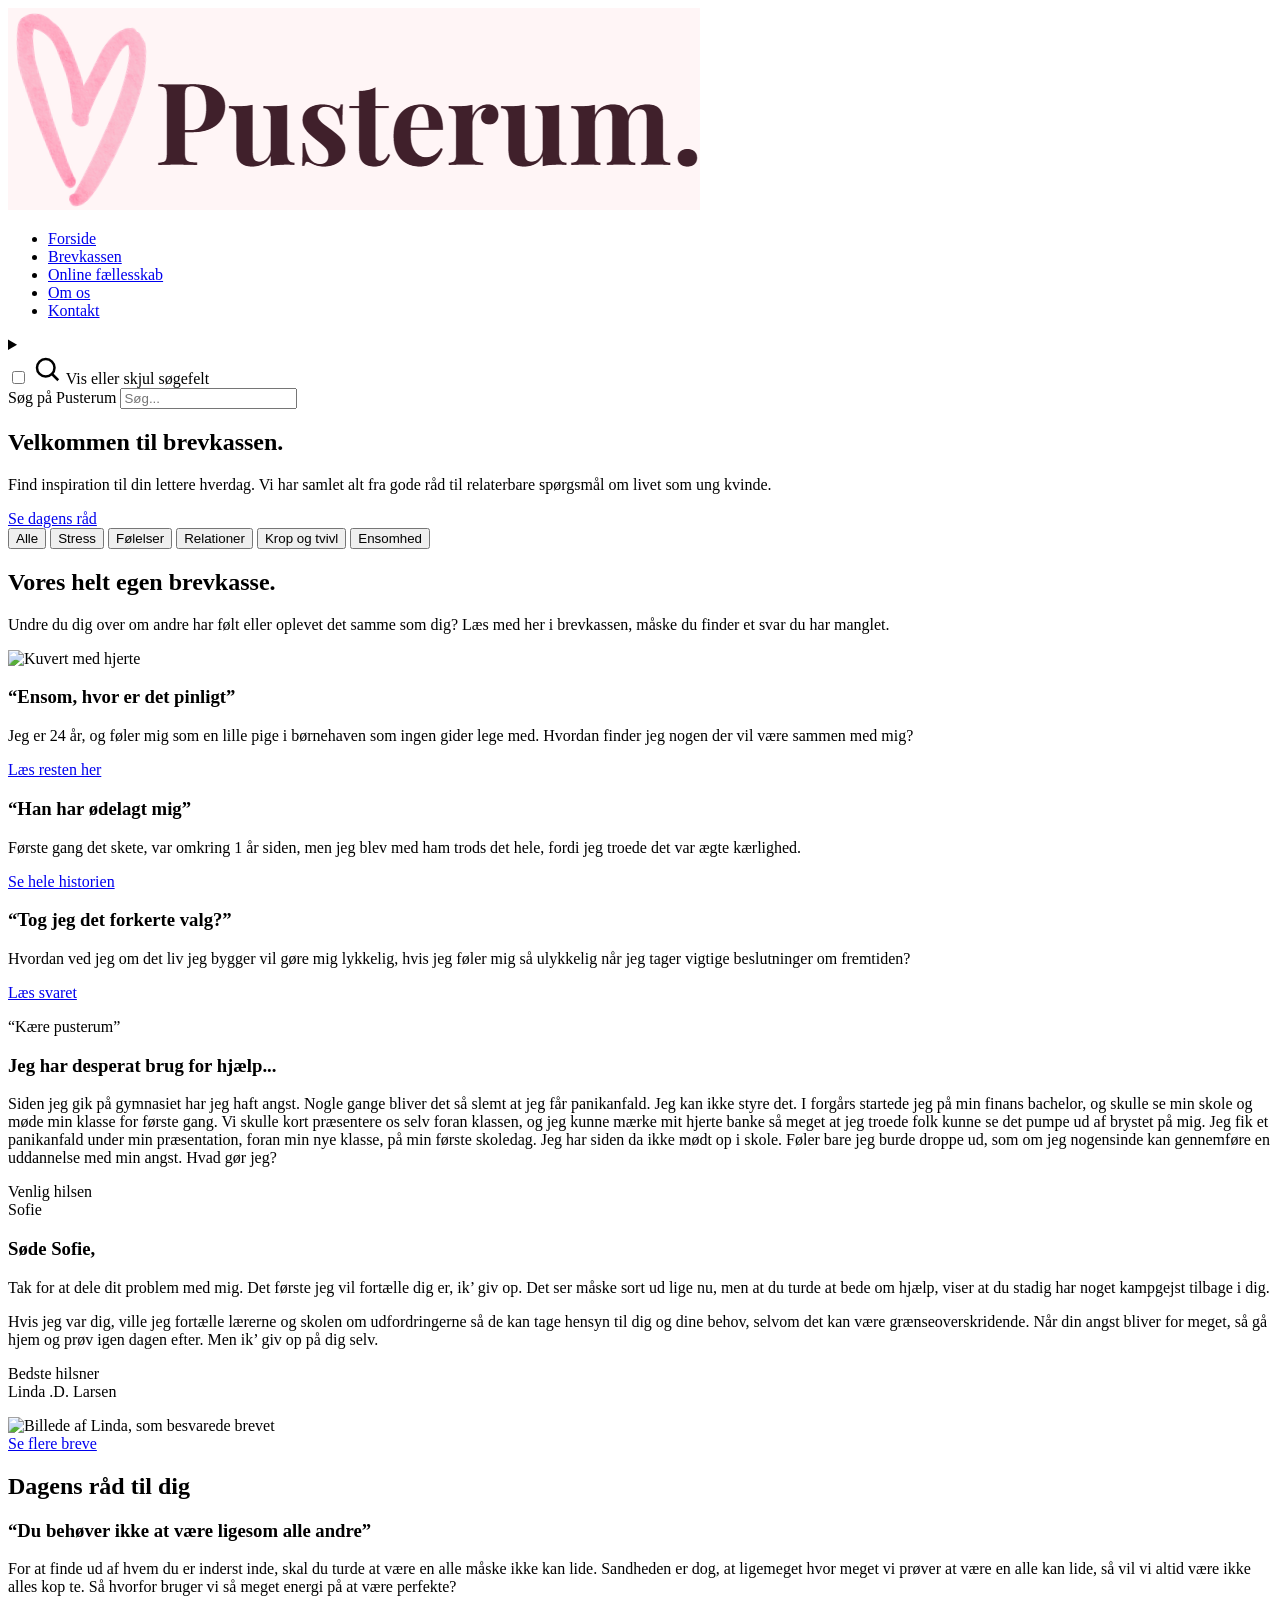
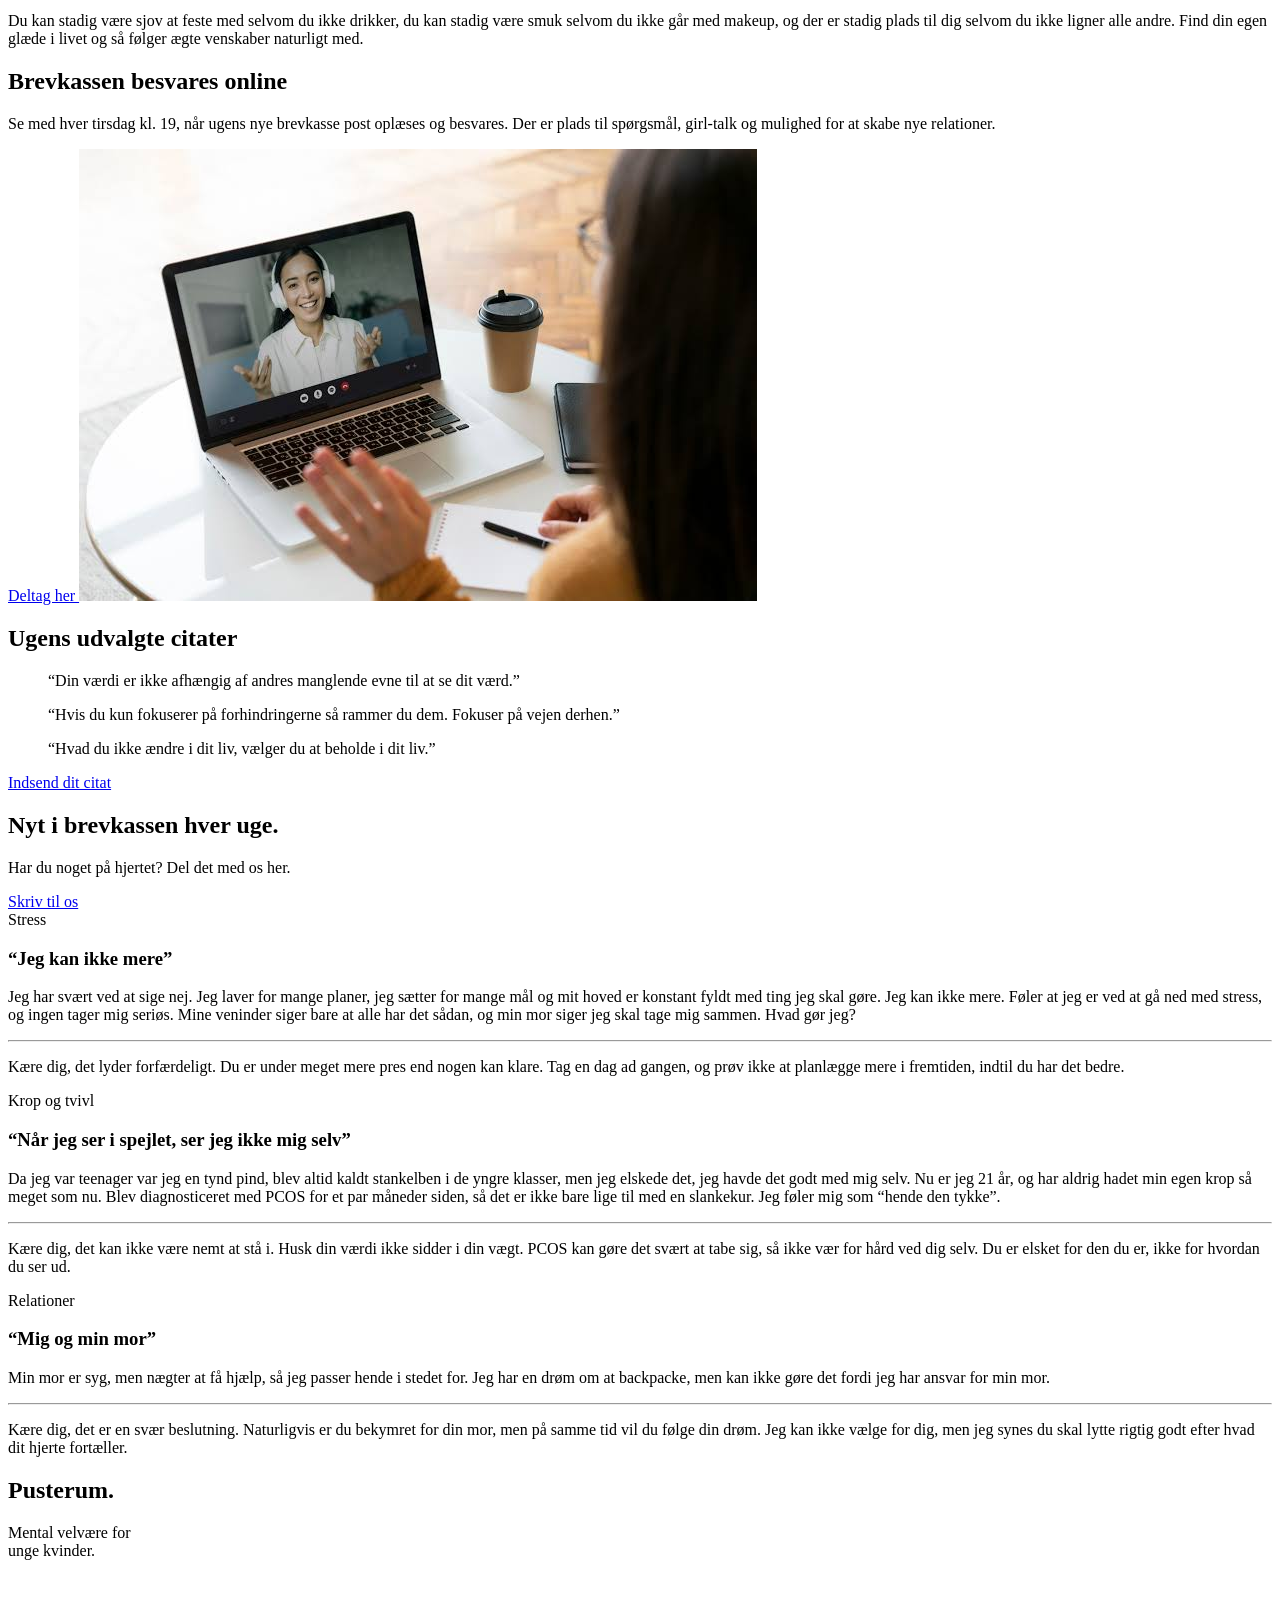
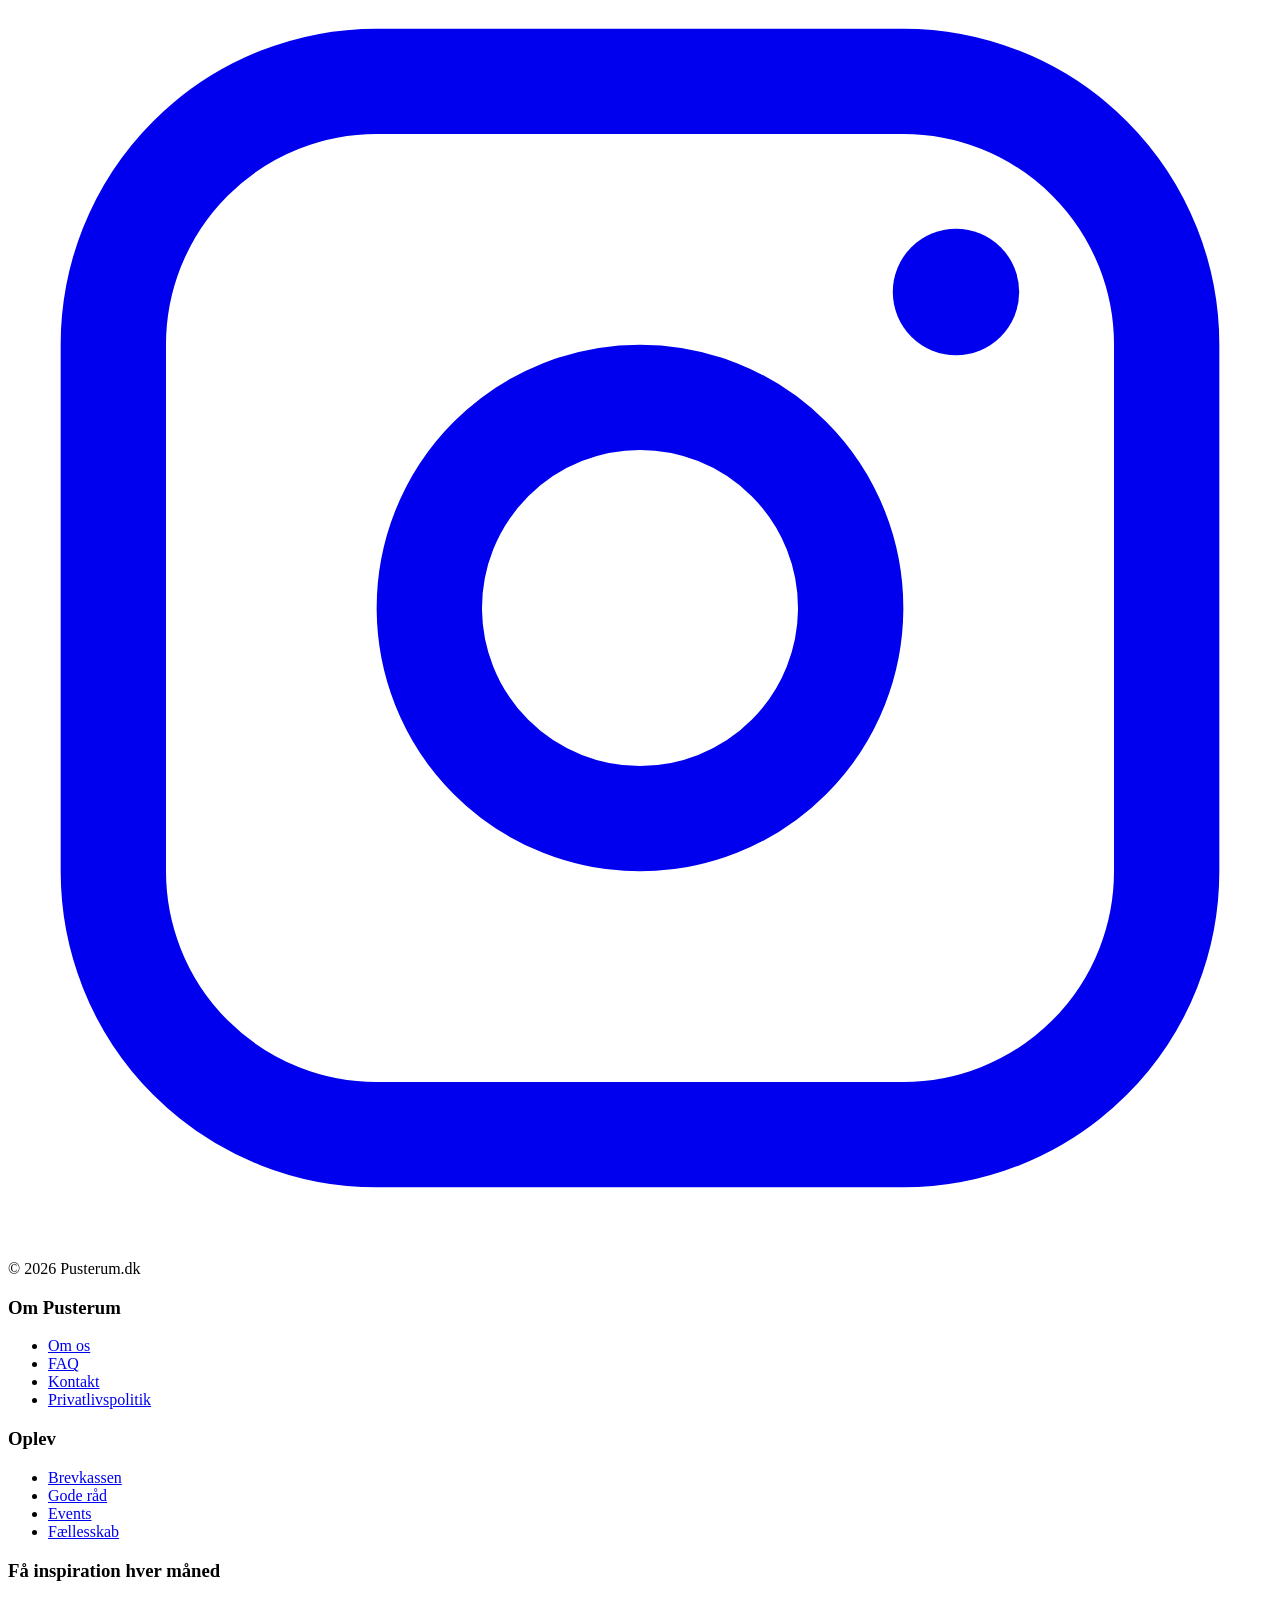
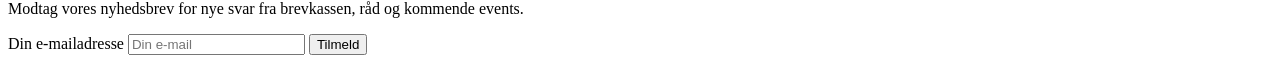
==== brevkassen.html @ 086726c1 "main brevkassen" ====
<!DOCTYPE html>
<html lang="da">
<head>
    <meta charset="UTF-8">
    <meta name="viewport" content="width=device-width, initial-scale=1.0">
    <title>Brevkassen</title>
    <!-- Link til CSS-fil -->
    <link rel="stylesheet" href="style.css">
    <!-- Typografi -->
    <link rel="preconnect" href="https://fonts.googleapis.com">
    <link rel="preconnect" href="https://fonts.gstatic.com" crossorigin>
    <!-- Playfair Display -->
    <link href="https://fonts.googleapis.com/css2?family=Playfair+Display:wght@700&display=swap" rel="stylesheet">
    <!-- Inter -->
    <link href="https://fonts.googleapis.com/css2?family=Inter:wght@400;500;600;700&display=swap" rel="stylesheet">
    <!-- Caveat -->
    <link href="https://fonts.googleapis.com/css2?family=Caveat:wght@400;700&display=swap" rel="stylesheet">
</head>

<body>
    <!-- Header -->
    <header>
        <!-- Logo -->
         <a href="index.html" class="logo">
            <img src="/Billeder/Pusterumlogo.jpg" alt="Logo">
        </a>
        <!-- Navigation -->
        <nav class="navigation" aria-label="Hovednavigation">
            <ul>
                <li><a href="index.html">Forside</a></li>
                <li><a href="brevkassen.html" aria-current="page">Brevkassen</a></li>
                <li><a href="#onlinefællesskab">Online fællesskab</a></li>
                <li><a href="#omos">Om os</a></li>
                <li><a href="kontakt.html">Kontakt</a></li>
            </ul>
        </nav>
        <!-- Burgermenu til tablet og mobil-->
         <details class="mobil-menu">
            <summary aria-label="Åbn og luk menuen">
                <span class="burger-icon" aria-hidden="true">
                <span></span>
                <span></span>
                <span></span>
                </span>
            </summary>
            <nav aria-label="Burgermenu">
                <ul>
                    <li><a href="index.html">Forside</a></li>
                    <li><a href="brevkassen.html" aria-current="page">Brevkassen</a></li>
                    <li><a href="#onlinefællesskab">Online fællesskab</a></li>
                    <li><a href="#omos">Om os</a></li>
                    <li><a href="kontakt.html">Kontakt</a></li>
                </ul>
            </nav>
        </details>
        <!-- Søgefelt -->
        <div class="søgefelt">
            <input type="checkbox" id="vis-søg" class="søg-toggle">
            <label for="vis-søg" class="søg-ikon">
                <svg aria-hidden="true" viewBox="0 0 24 24" width="30" height="30">
                    <circle cx="11" cy="11" r="7" fill="none" stroke="currentColor" stroke-width="2"/>
                    <path d="M16 16L21 21" fill="none" stroke="currentColor" stroke-width="2"/>
                </svg>
                <span class="visuelt-skjult">Vis eller skjul søgefelt</span>
            </label>
            <div class="søg-input">
                <label for="søgning" class="visuelt-skjult">Søg på Pusterum</label>
                <input type="search" id="søgning" name="søgning" placeholder="Søg...">
            </div>
        </div>
    </header>

    <!-- Hovedindhold -->
    <main>
        <!--Brevkasse hero -->
        <section class="brevkasse-hero" aria-labelledby="brevkasse-overskrift">
            <div class="brevkasse-hero-indhold">
                <h1 id="brevkasse-overskrift">
                    Velkommen til brevkassen.
                </h1>
                <p>
                    Find inspiration til din lettere hverdag.
                    Vi har samlet alt fra gode råd til relaterbare
                    spørgsmål om livet som ung kvinde.
                </p>
                <a href="#dagens-råd" class="brevkasse-knap">
                    Se dagens råd
                </a>
            </div>
        </section>
        <!-- Emner -->
        <section class="brevkasse-kategorier" aria-label="Emner i brevkassen">
            <div class="kategori-container">
                <button type="button" class="kategori-knap aktiv">Alle</button>
                <button type="button" class="kategori-knap">Stress</button>
                <button type="button" class="kategori-knap">Følelser</button>
                <button type="button" class="kategori-knap">Relationer</button>
                <button type="button" class="kategori-knap">Krop og tvivl</button>
                <button type="button" class="kategori-knap">Ensomhed</button>              
            </div>
        </section>
    
        <!-- Brevkasse indhold -->
         <section class="breve-sektion" aria-labelledby="breve-overskrift">
            <!-- Introduktion til brevkassen -->
             <div class="breve-intro">
                <div class="breve-intro-tekst">
                    <h2 id="breve-overskrift">
                        Vores helt egen brevkasse.
                    </h2>
                    <p>
                        Undre du dig over om andre har følt eller
                        oplevet det samme som dig? Læs med her
                        i brevkassen, måske du finder et svar du
                        har manglet.
                    </p>
                </div>
                <img src="/Billeder/brevkassen.jpg" alt="Kuvert med hjerte">
            </div>
            <!-- 3 breve -->
            <article class="breve-container">
                <!-- Brev 1 -->
                <article class="brev-kort">
                    <h3>“Ensom, hvor er det pinligt”</h3>
                    <p>
                        Jeg er 24 år, og føler mig som en lille pige
                        i børnehaven som ingen gider lege med.
                        Hvordan finder jeg nogen der vil være
                        sammen med mig?
                    </p>
                    <a href="#brev-ensom" class="brev-knap">
                        Læs resten her
                    </a>
                </article>

                <!-- Brev 2 -->
                <article class="brev-kort">
                    <h3>“Han har ødelagt mig”</h3>
                    <p>
                        Første gang det skete, var omkring 1 år siden,
                        men jeg blev med ham trods det hele,
                        fordi jeg troede det var ægte kærlighed.
                    </p>
                    <a href="#brev-kærlighed" class="brev-knap">
                        Se hele historien
                    </a>
                </article>

                <!-- Brev 3 -->
                <article class="brev-kort">
                    <h3>“Tog jeg det forkerte valg?”</h3>
                    <p>
                        Hvordan ved jeg om det liv jeg bygger vil
                        gøre mig lykkelig, hvis jeg føler mig så
                        ulykkelig når jeg tager vigtige
                        beslutninger om fremtiden?
                    </p>
                    <a href="#brev-fremtid" class="brev-knap">
                        Læs svaret
                    </a>
                </article>
            </div>
            <!-- Stort brev med svaret -->
            <article class="fremhævet-brev">
                <!-- Brev fra bruger -->
                <div class="brev-spørgsmål">
                    <p class="brev-håndskrift">“Kære pusterum”</p>
                    <h3>Jeg har desperat brug for hjælp...</h3>
                    <p>
                        Siden jeg gik på gymnasiet har jeg haft angst.
                        Nogle gange bliver det så slemt at jeg får panikanfald.
                        Jeg kan ikke styre det. I forgårs startede jeg på min
                        finans bachelor, og skulle se min skole og møde min
                        klasse for første gang. Vi skulle kort præsentere os selv
                        foran klassen, og jeg kunne mærke mit hjerte banke så
                        meget at jeg troede folk kunne se det pumpe ud af
                        brystet på mig. Jeg fik et panikanfald under min
                        præsentation, foran min nye klasse, på min første
                        skoledag. Jeg har siden da ikke mødt op i skole.
                        Føler bare jeg burde droppe ud, som om jeg
                        nogensinde kan gennemføre en uddannelse med min
                        angst. Hvad gør jeg?
                    </p>
                    <p>Venlig hilsen<br>Sofie</p>

                </div>
                <!-- Svar -->
                <div class="brev-svar">
                    <h3>Søde Sofie,</h3>
                    <p>
                        Tak for at dele dit problem med mig.
                        Det første jeg vil fortælle dig er, ik’ giv op.
                        Det ser måske sort ud lige nu, men at du turde
                        at bede om hjælp, viser at du stadig har noget
                        kampgejst tilbage i dig.
                    </p>
                    <p>
                        Hvis jeg var dig, ville jeg fortælle lærerne og
                        skolen om udfordringerne så de kan tage hensyn
                        til dig og dine behov, selvom det kan være
                        grænseoverskridende. Når din angst bliver for
                        meget, så gå hjem og prøv igen dagen efter.
                        Men ik’ giv op på dig selv.
                    </p>
                    <div class="brev-afsender">
                        <p>Bedste hilsner<br>Linda .D. Larsen</p>
                        <img
                            src="Billeder/linda.jpg"
                            alt="Billede af Linda, som besvarede brevet"
                                >
                    </div>
                </div>
            </article>
            <!-- Flere breve -->
            <a href="#flere-breve" class="flere-breve-knap">
                Se flere breve
            </a>
        </section>
        <!-- Dagens råd og online brevkasse -->
        <section class="råd-online-sektion" aria-label="Dagens råd og online brevkasse">
            <!-- Dagens råd -->
            <article class="råd-boks" id="dagens-råd">
                <h2>Dagens råd til dig</h2>
                <h3>“Du behøver ikke at være ligesom alle andre”</h3>
                <p>
                    For at finde ud af hvem du er inderst inde,
                    skal du turde at være en alle måske ikke kan lide.
                    Sandheden er dog, at ligemeget hvor meget vi prøver
                    at være en alle kan lide, så vil vi altid være
                    ikke alles kop te. Så hvorfor bruger vi så meget
                    energi på at være perfekte?
                </p>
                <p>
                    Du kan stadig være sjov at feste med selvom du
                    ikke drikker, du kan stadig være smuk selvom du
                    ikke går med makeup, og der er stadig plads til
                    dig selvom du ikke ligner alle andre.
                    Find din egen glæde i livet og så følger
                    ægte venskaber naturligt med.
                </p>
            </article>
            <!-- Online brevkasse -->
            <article class="online-boks" id="fællesskab">
                <h2>Brevkassen besvares online</h2>
                <p>
                    Se med hver tirsdag kl. 19, når ugens nye
                    brevkasse post oplæses og besvares.
                    Der er plads til spørgsmål, girl-talk
                    og mulighed for at skabe nye relationer.
                </p>
                <a href="kontakt.html" class="online-knap">
                    Deltag her
                </a>
                <img
                    src="/Billeder/Onlinemøde.jpg"
                    alt="To kvinder taler sammen over et videoopkald"
                >
            </article>
        </section>
        <!-- Ugens citater -->
        <section class="citater-sektion" aria-labelledby="citater-overskrift">
            <!-- Overskriftsbjælken -->
            <h2 id="citater-overskrift">
                Ugens udvalgte citater
            </h2>
            <!-- DE TRE CITATER -->
            <div class="citater-container">
                <blockquote class="citat">
                    <p>
                        “Din værdi er ikke afhængig af andres
                        manglende evne til at se dit værd.”
                    </p>
                </blockquote>
                <blockquote class="citat">
                    <p>
                        “Hvis du kun fokuserer på forhindringerne
                        så rammer du dem. Fokuser på vejen derhen.”
                    </p>
                </blockquote>
                <blockquote class="citat">
                    <p>
                        “Hvad du ikke ændre i dit liv,
                        vælger du at beholde i dit liv.”
                    </p>
                </blockquote>
            </div>
         <!-- Indsend citat knap -->
            <a href="kontakt.html" class="citat-knap">
                Indsend dit citat
            </a>
        </section>
        <!-- Flere breve fra brevkassen -->
        <section class="flere-breve-sektion" id="flere-breve" aria-label="Flere breve i brevkassen">
            <!-- Venstre kolonne -->
            <div class="flere-breve-kolonne">
                <!-- Kontakt os -->
                <div class="skriv-til-os-kort">
                    <h2>Nyt i brevkassen hver uge.</h2>
                    <p>
                        Har du noget på hjertet? Del det med os her.
                    </p>
                    <a href="kontakt.html" class="skriv-til-os-knap">
                        Skriv til os
                    </a>
                </div>
                <!-- Brev om kategorien stress -->
                <article class="flere-brev-kort">
                    <span class="brev-kategori">Stress</span>
                    <h3>“Jeg kan ikke mere”</h3>
                    <p>
                        Jeg har svært ved at sige nej. Jeg laver for
                        mange planer, jeg sætter for mange mål og
                        mit hoved er konstant fyldt med ting jeg skal
                        gøre. Jeg kan ikke mere. Føler at jeg er ved
                        at gå ned med stress, og ingen tager mig
                        seriøs. Mine veninder siger bare at alle har
                        det sådan, og min mor siger jeg skal tage
                        mig sammen. Hvad gør jeg?
                    </p>
                    <hr>
                    <p>
                        Kære dig, det lyder forfærdeligt.
                        Du er under meget mere pres end nogen kan klare.
                        Tag en dag ad gangen, og prøv ikke at
                        planlægge mere i fremtiden, indtil du har
                        det bedre.
                    </p>
                </article>
            </div>
            <!-- Højre kolonne -->
            <div class="flere-breve-kolonne">
                <!-- Brev om kategorien krop og tvivl -->
                <article class="flere-brev-kort">
                    <span class="brev-kategori">Krop og tvivl</span>
                    <h3>“Når jeg ser i spejlet, ser jeg ikke mig selv”</h3>
                    <p>
                        Da jeg var teenager var jeg en tynd pind,
                        blev altid kaldt stankelben i de yngre klasser,
                        men jeg elskede det, jeg havde det godt med mig selv.
                        Nu er jeg 21 år, og har aldrig hadet min egen
                        krop så meget som nu. Blev diagnosticeret
                        med PCOS for et par måneder siden, så det
                        er ikke bare lige til med en slankekur.
                        Jeg føler mig som “hende den tykke”.
                    </p>
                    <hr>
                    <p>
                        Kære dig, det kan ikke være nemt at stå i.
                        Husk din værdi ikke sidder i din vægt.
                        PCOS kan gøre det svært at tabe sig,
                        så ikke vær for hård ved dig selv.
                        Du er elsket for den du er,
                        ikke for hvordan du ser ud.
                    </p>
                </article>
                <!-- Brev om kategorien relationer -->
                <article class="flere-brev-kort">
                    <span class="brev-kategori">Relationer</span>
                    <h3>“Mig og min mor”</h3>
                    <p>
                        Min mor er syg, men nægter at få hjælp,
                        så jeg passer hende i stedet for.
                        Jeg har en drøm om at backpacke,
                        men kan ikke gøre det fordi jeg har
                        ansvar for min mor.
                    </p>
                    <hr>
                    <p>
                        Kære dig, det er en svær beslutning.
                        Naturligvis er du bekymret for din mor,
                        men på samme tid vil du følge din drøm.
                        Jeg kan ikke vælge for dig,
                        men jeg synes du skal lytte rigtig godt
                        efter hvad dit hjerte fortæller.
                    </p>
                </article>
            </div>
        </section>
    </main>

    <!-- Footer -->
    <footer class="footer">
        <div class="footer-container">
            <!-- Pusterum. -->
             <div class="footer-brand">
                <h2>Pusterum.</h2>
                <p>Mental velvære for<br>unge kvinder.</p>
                <a href="#https://www.instagram.com/url..."
                class="instagram-link"
                aria-label="Besøg Pusterum på Instagram">
                    <svg aria-hidden="true" viewBox="0 0 24 24">
                        <rect x="2" y="2" width="20" height="20" rx="5"
                          fill="none" stroke="currentColor" stroke-width="2"/>
                        <circle cx="12" cy="12" r="4"
                            fill="none" stroke="currentColor" stroke-width="2"/>
                        <circle cx="18" cy="6" r="1.2" fill="currentColor"/>
                </svg>
            </a>
            <p class="copyright">© 2026 Pusterum.dk</p>
        </div>
        <!-- Om Pusterum -->
        <nav class="footer-links" aria-label="Om Pusterum">
            <h3>Om Pusterum</h3>
            <ul>
                <li><a href="#omos">Om os</a></li>
                <li><a href="#faq">FAQ</a></li>
                <li><a href="kontakt.html">Kontakt</a></li>
                <li><a href="#privatlivspolitik">Privatlivspolitik</a></li>
            </ul>
        </nav>
        <!-- Oplev -->
        <nav class="footer-links" aria-label="Oplev">
            <h3>Oplev</h3>
            <ul>
                <li><a href="brevkassen.html">Brevkassen</a></li>
                <li><a href="#råd">Gode råd</a></li>
                <li><a href="#events">Events</a></li>
                <li><a href="#fællesskab">Fællesskab</a></li>
            </ul>
        </nav>
        <!-- Nyhedsbrev -->
        <div class="footer-nyhedsbrev">
            <h3>Få inspiration hver måned</h3>
            <p>
                Modtag vores nyhedsbrev for nye svar fra brevkassen,
                råd og kommende events.
            </p>
            <form class="nyhedsbrev-form">
                <label for="nyhedsbrev-email" class="visuelt-skjult">
                    Din e-mailadresse
                </label>
                <input
                    type="email"
                    id="nyhedsbrev-email"
                    name="email"
                    placeholder="Din e-mail"
                    autocomplete="email"
                    required
                >
                <button type="submit">Tilmeld</button>
            </form>
        </div>
    </div>
</footer>
</body>
</html>
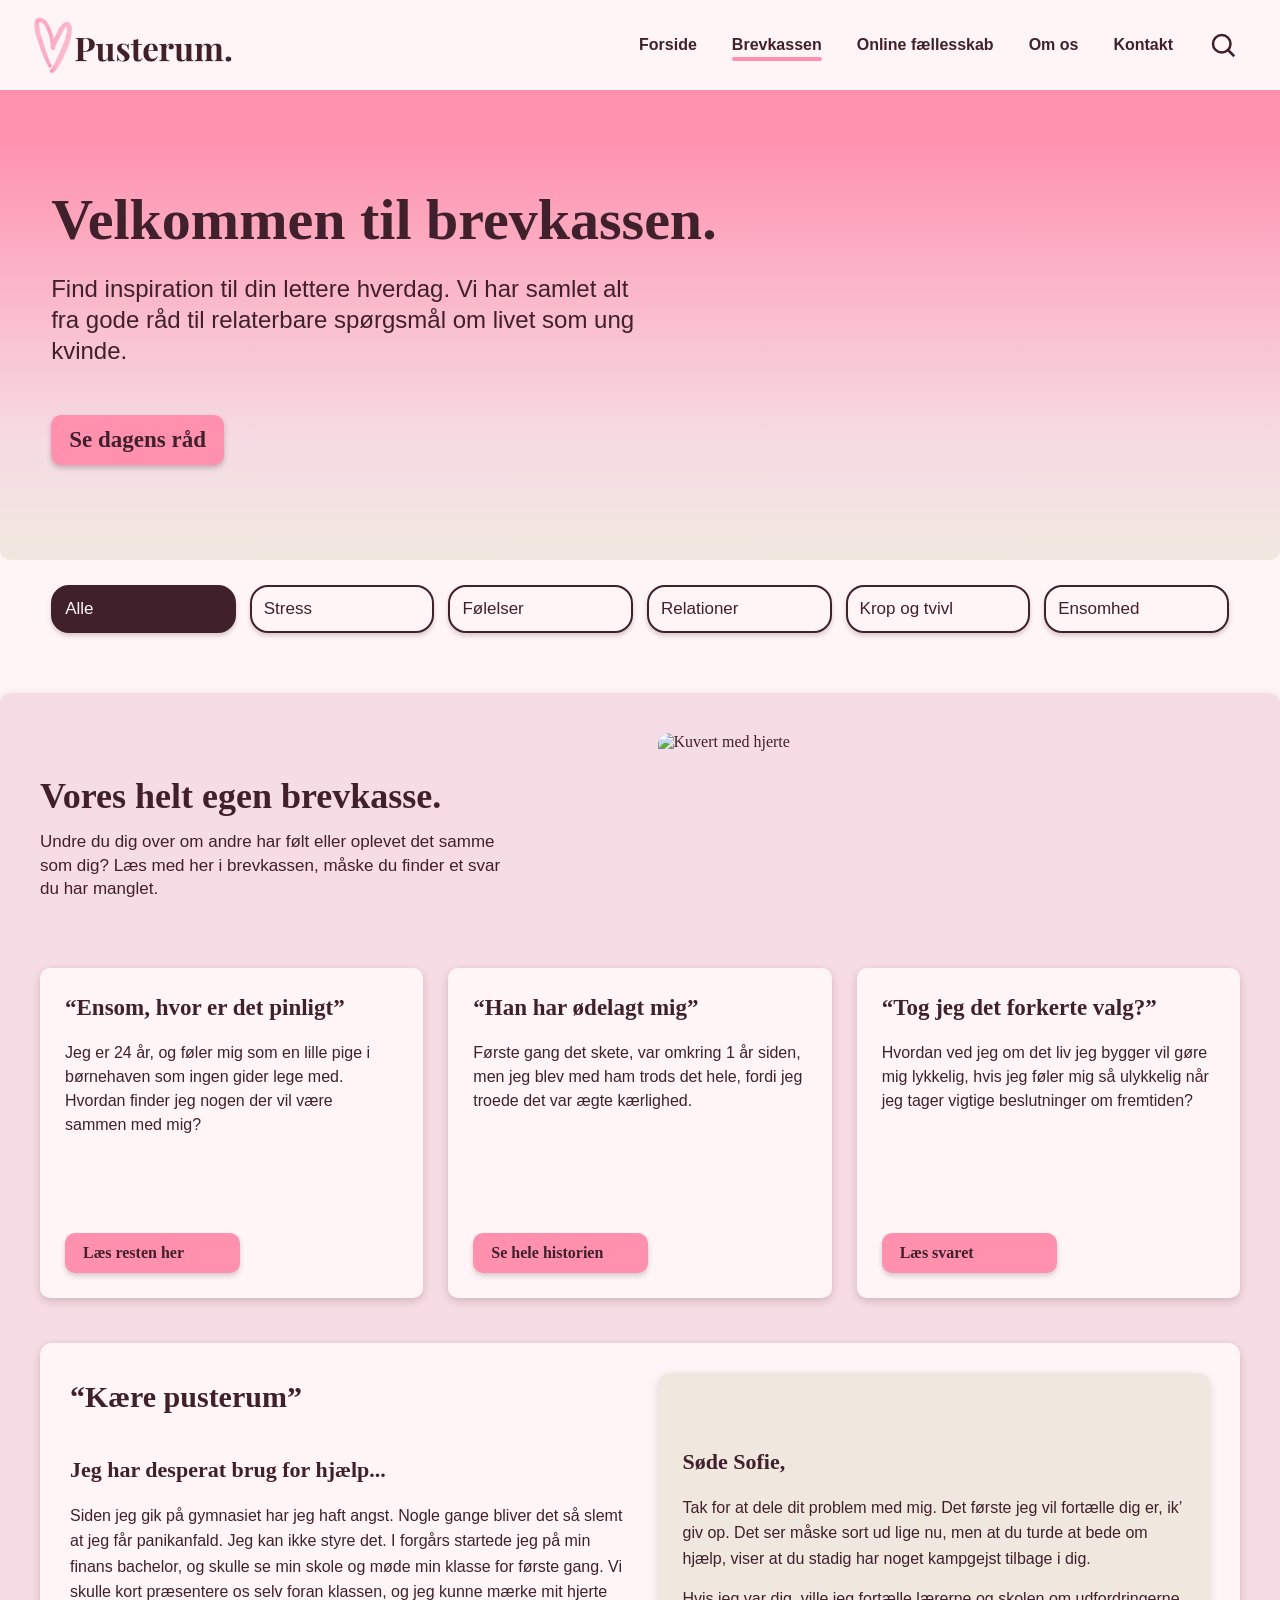
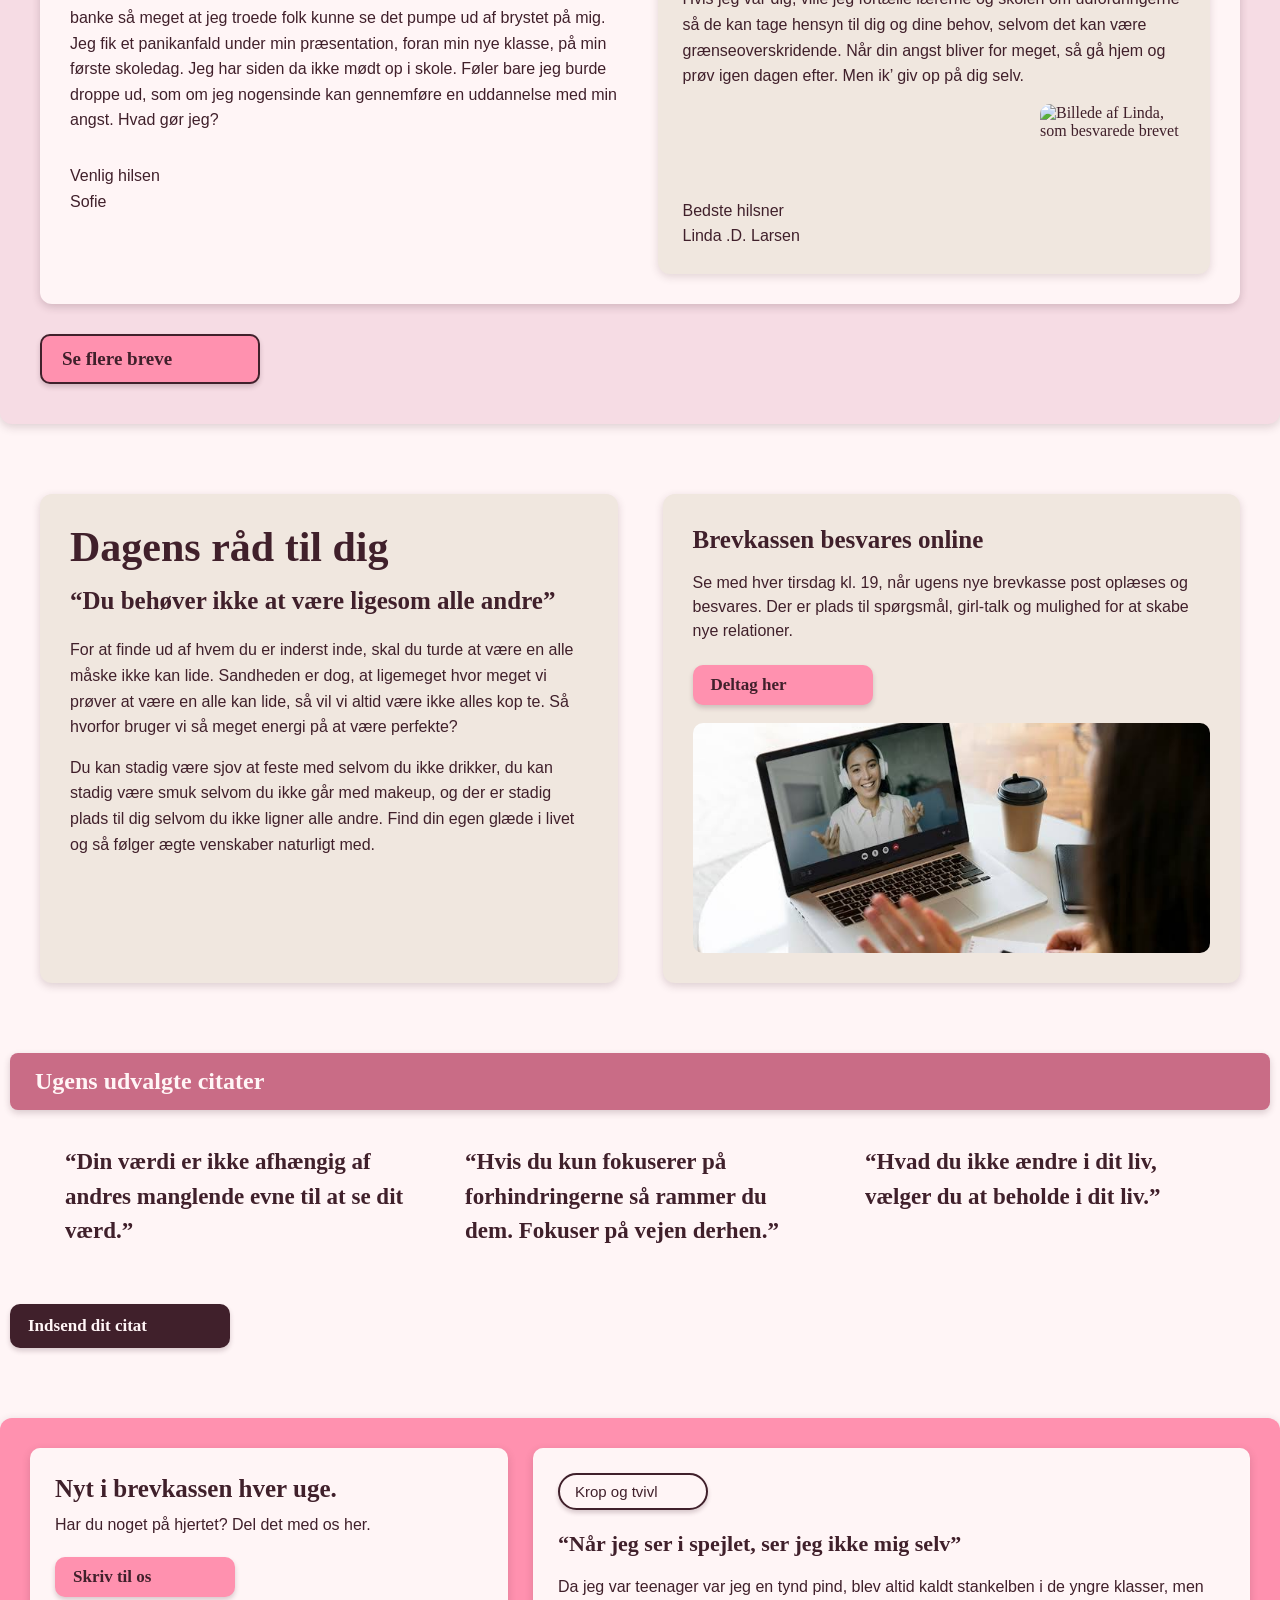
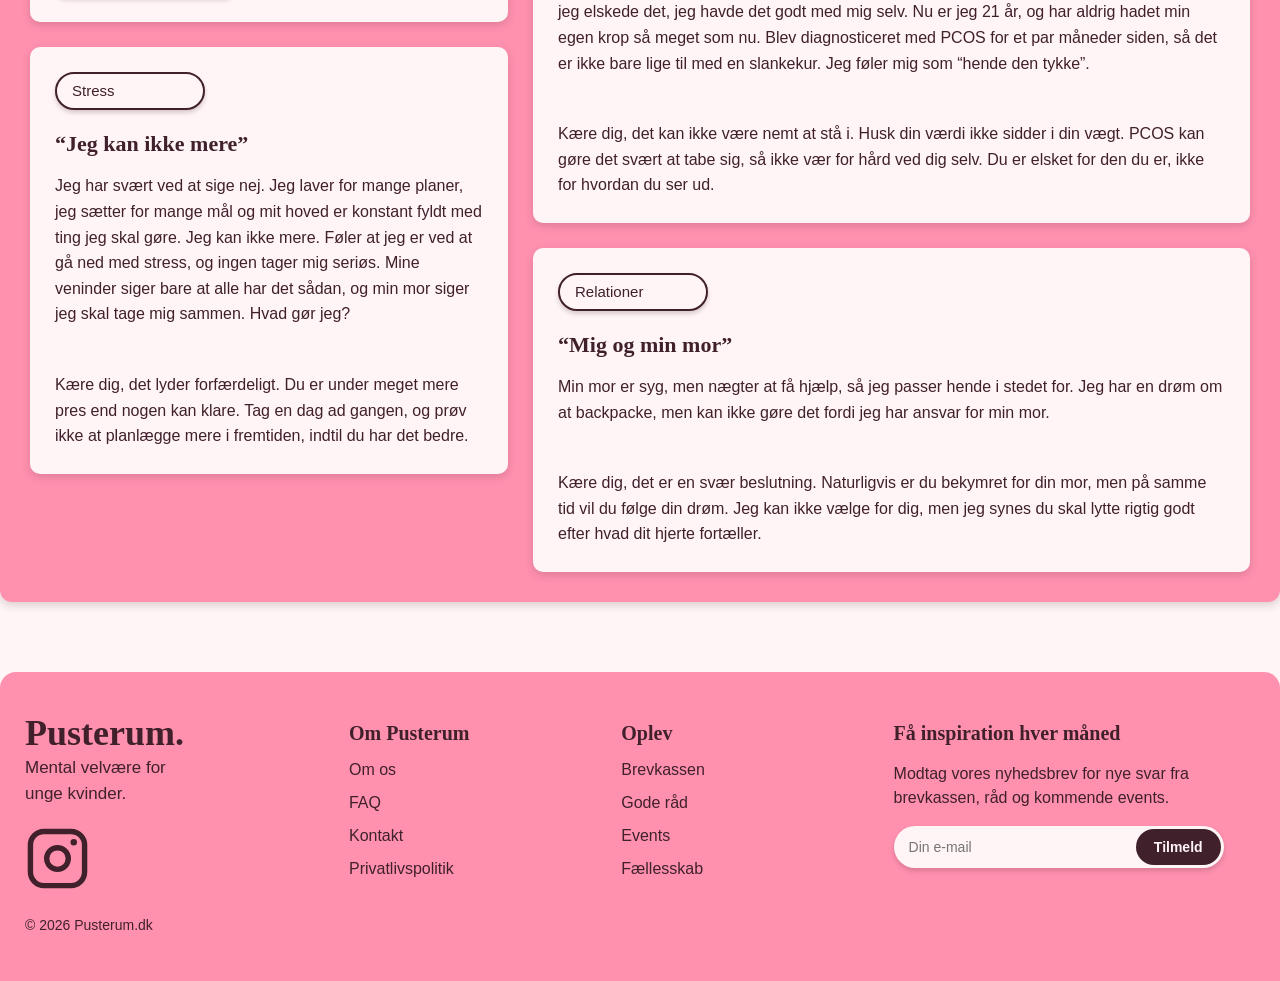
==== commit 904326f0: "css udgangspunk" ====
--- a/brevkassen.html
+++ b/brevkassen.html
@@ -35,7 +35,7 @@
             </ul>
         </nav>
         <!-- Burgermenu til tablet og mobil-->
-         <details class="mobil-menu">
+         <details class="burger-menu">
             <summary aria-label="Åbn og luk menuen">
                 <span class="burger-icon" aria-hidden="true">
                 <span></span>
@@ -64,8 +64,8 @@
                 <span class="visuelt-skjult">Vis eller skjul søgefelt</span>
             </label>
             <div class="søg-input">
-                <label for="søgning" class="visuelt-skjult">Søg på Pusterum</label>
-                <input type="search" id="søgning" name="søgning" placeholder="Søg...">
+                <label for="søg" class="visuelt-skjult">Søg på Pusterum</label>
+                <input type="search" id="søg" name="søg" placeholder="Søg...">
             </div>
         </div>
     </header>
@@ -159,7 +159,7 @@
                         Læs svaret
                     </a>
                 </article>
-            </div>
+            </article>
             <!-- Stort brev med svaret -->
             <article class="fremhævet-brev">
                 <!-- Brev fra bruger -->
@@ -394,53 +394,53 @@
                         <circle cx="12" cy="12" r="4"
                             fill="none" stroke="currentColor" stroke-width="2"/>
                         <circle cx="18" cy="6" r="1.2" fill="currentColor"/>
-                </svg>
-            </a>
-            <p class="copyright">© 2026 Pusterum.dk</p>
+                    </svg>
+                </a>
+                <p class="copyright">© 2026 Pusterum.dk</p>
+            </div>
+            <!-- Om Pusterum -->
+            <nav class="footer-links" aria-label="Om Pusterum">
+                <h3>Om Pusterum</h3>
+                <ul>
+                    <li><a href="#omos">Om os</a></li>
+                    <li><a href="#faq">FAQ</a></li>
+                    <li><a href="kontakt.html">Kontakt</a></li>
+                    <li><a href="#privatlivspolitik">Privatlivspolitik</a></li>
+                </ul>
+            </nav>
+            <!-- Oplev -->
+            <nav class="footer-links" aria-label="Oplev">
+                <h3>Oplev</h3>
+                <ul>
+                    <li><a href="brevkassen.html">Brevkassen</a></li>
+                    <li><a href="#råd">Gode råd</a></li>
+                    <li><a href="#events">Events</a></li>
+                    <li><a href="#fællesskab">Fællesskab</a></li>
+                </ul>
+            </nav>
+            <!-- Nyhedsbrev -->
+            <div class="footer-nyhedsbrev">
+                <h3>Få inspiration hver måned</h3>
+                <p>
+                    Modtag vores nyhedsbrev for nye svar fra brevkassen,
+                    råd og kommende events.
+                </p>
+                <form class="nyhedsbrev-form">
+                    <label for="nyhedsbrev-email" class="visuelt-skjult">
+                        Din e-mailadresse
+                    </label>
+                    <input
+                        type="email"
+                        id="nyhedsbrev-email"
+                        name="email"
+                        placeholder="Din e-mail"
+                        autocomplete="email"
+                        required
+                    >
+                    <button type="submit">Tilmeld</button>
+                </form>
+            </div>
         </div>
-        <!-- Om Pusterum -->
-        <nav class="footer-links" aria-label="Om Pusterum">
-            <h3>Om Pusterum</h3>
-            <ul>
-                <li><a href="#omos">Om os</a></li>
-                <li><a href="#faq">FAQ</a></li>
-                <li><a href="kontakt.html">Kontakt</a></li>
-                <li><a href="#privatlivspolitik">Privatlivspolitik</a></li>
-            </ul>
-        </nav>
-        <!-- Oplev -->
-        <nav class="footer-links" aria-label="Oplev">
-            <h3>Oplev</h3>
-            <ul>
-                <li><a href="brevkassen.html">Brevkassen</a></li>
-                <li><a href="#råd">Gode råd</a></li>
-                <li><a href="#events">Events</a></li>
-                <li><a href="#fællesskab">Fællesskab</a></li>
-            </ul>
-        </nav>
-        <!-- Nyhedsbrev -->
-        <div class="footer-nyhedsbrev">
-            <h3>Få inspiration hver måned</h3>
-            <p>
-                Modtag vores nyhedsbrev for nye svar fra brevkassen,
-                råd og kommende events.
-            </p>
-            <form class="nyhedsbrev-form">
-                <label for="nyhedsbrev-email" class="visuelt-skjult">
-                    Din e-mailadresse
-                </label>
-                <input
-                    type="email"
-                    id="nyhedsbrev-email"
-                    name="email"
-                    placeholder="Din e-mail"
-                    autocomplete="email"
-                    required
-                >
-                <button type="submit">Tilmeld</button>
-            </form>
-        </div>
-    </div>
-</footer>
+    </footer>
 </body>
 </html>
--- a/style.css
+++ b/style.css
@@ -0,0 +1,2210 @@
+/* Farver */
+:root {
+  --baker-miller-pink: #FF91AF;
+  --lys-rosa: #FFF5F6;
+  --rosa: #F6DCE4;
+  --creme: #F0E7DF;
+  --afdæmpet-rosa: #C96C86;
+  --mørk: #40202B;
+}
+
+/*Grundingsindstillinger */
+* { box-sizing: border-box; }
+body {
+  margin: 0;
+  background-color: var(--lys-rosa);
+  color: var(--mørk);
+}
+
+/*Header */
+header {
+  background-color: var(--lys-rosa);
+  display: flex;
+  justify-content: space-between;
+  align-items: center;
+  width: 100%;
+  min-height: 90px;
+  padding: 15px 32px;
+}
+
+/*Logo */
+.logo img {
+  display: block;
+  width: 200px;
+  height: auto;
+}
+
+/*Navigation */
+.navigation ul {
+  display: flex;
+  align-items: center;
+  gap: 35px;
+  margin: 0;
+  padding: 0;
+  list-style: none;
+}
+.navigation{
+  margin-left: auto;
+  margin-right: 25px;
+}
+
+/*Navigation links */
+.navigation a {
+  position: relative;
+  display: inline-block;
+  padding: 10px 0;
+  color: var(--mørk);
+  font-family: 'Inter', Arial, sans-serif;
+  font-weight: bold;
+  font-size: 16px;
+  text-decoration: none;
+  white-space: nowrap;
+}
+
+/*Pink underlinje effekt */
+.navigation a::after {
+  content: "";
+  position: absolute;
+  left: 0;
+  border-radius: 2px;
+  bottom: 3px;
+  width: 100%;
+  height: 4px;
+  background-color: var(--baker-miller-pink);
+  transform: scaleX(0);
+  transform-origin: left;
+  transition: transform 0.25s ease;
+}
+
+/*Hover effekt for pink underlinje */
+.navigation a:hover::after,
+.navigation a:focus-visible::after,
+.navigation a[aria-current="page"]::after {
+  transform: scaleX(1);
+}
+
+/* Søgefelt */
+.søgefelt {
+    position: relative;
+    display: flex;
+    align-items: center;
+}
+
+/* Skjul visuelt */
+.søg-toggle {
+    position: absolute;
+    width: 1px;
+    height: 1px;
+    opacity: 0;
+}
+
+/* Søgeikon */
+.søg-ikon {
+    display: flex;
+    align-items: center;
+    justify-content: center;
+    width: 50px;
+    height: 50px;
+    border-radius: 50%;
+    color: var(--mørk);
+    cursor: pointer;
+}
+
+/* Hover baggrund */
+.søg-ikon:hover,
+.søg-toggle:checked + .søg-ikon {
+    background-color: var(--baker-miller-pink);
+}
+
+/* Søgefelt skjult */
+.søg-input {
+    display: none;
+    position: absolute;
+    top: 55px;
+    right: 0;
+    z-index: 10;
+}
+
+/* Søgefelt vis */
+.søg-toggle:checked ~ .søg-input {
+    display: block;
+}
+
+/* Afrundet søgefelt */
+.søg-input input {
+    width: 250px;
+    padding: 12px 15px;
+    border: 1px solid var(--mørk);
+    border-radius: 25px;
+    background-color: var(--lys-rosa);
+    color: var(--mørk);
+    font-family: "Inter", Arial, sans-serif;
+    font-size: 14px;
+}
+
+/* Tastaturfokus */
+.søg-toggle:focus-visible + .søg-ikon,
+.søg-input input:focus-visible {
+    outline: 3px solid var(--mørk);
+    outline-offset: 3px;
+}
+
+/* Skjul tekst, men behold den for skærmlæsere */
+.visuelt-skjult {
+    position: absolute;
+    width: 1px;
+    height: 1px;
+    padding: 0;
+    margin: -1px;
+    overflow: hidden;
+    clip: rect(0, 0, 0, 0);
+    clip-path: inset(50%);
+    white-space: nowrap;
+    border: 0;
+}
+
+/* Hero forside */
+.hero {
+    position: relative;
+    display: flex;
+    align-items: center;
+    min-height: 500px;
+    padding: 35px 150px 35px;
+    background-image: url("/Billeder/Forside\ pige\ i\ pink.jpg");
+    background-size: cover;
+    background-position: 65% 65%;
+    background-repeat: no-repeat;
+    border-radius: 0 0 10px 10px;
+}
+
+/* Tekstboks */
+.hero-indhold {
+    width: 100%;
+    max-width: 500px;
+    padding: 48px 42px 42px;
+    background-color: rgb(240, 231, 223, 0.82);
+    border-radius: 16px;
+    box-shadow: 0 4px 18px rgba(64, 32, 43, 0.12);
+}
+
+/* Overskrift */
+.hero h1 {
+    margin: 0 0 28px;
+    color: var(--mørk);
+    font-family: "Playfair Display", Georgia, serif;
+    font-size: 54px;
+    font-weight: bold;
+    line-height: 1.2;
+}
+
+/* Beskrivelse hero */
+.hero p {
+    margin: 0 0 45px;
+    color: var(--mørk);
+    font-family: "Inter", Arial, sans-serif;
+    font-size: 18px;
+    line-height: 1.5;
+}
+
+/* Hero knap */
+.hero-knap {
+    display: inline-block;
+    padding: 14px 20px;
+    background-color: var(--baker-miller-pink);
+    color: var(--mørk);
+    border-radius: 8px;
+    font-family: "Playfair Display", Georgia, serif;
+    font-size: 18px;
+    font-weight: bold;
+    text-decoration: none;
+    box-shadow: 0 3px 5px rgba(64, 32, 43, 0.25);
+}
+.hero-knap:hover {
+    background-color: var(--mørk);
+    color: var(--lys-rosa);
+}
+.hero-knap:focus-visible {
+    outline: 3px solid var(--mørk);
+    outline-offset: 4px;
+}
+
+/* Kort sektion */
+.kort-sektion {
+    padding: 35px 2% 60px;
+    background-color: var(--lys-rosa);
+}
+
+/* Overskrift */
+.kort-sektion h2 {
+    max-width: 1280px;
+    margin: 0 auto 24px;
+    color: var(--mørk);
+    font-family: "Playfair Display", Georgia, serif;
+    font-size: 32px;
+    text-align: left;
+}
+
+/* Kolonner */
+.kort-container {
+    display: grid;
+    grid-template-columns: repeat(4, minmax(0, 1fr));
+    gap: 24px;
+    max-width: 1280px;
+    margin: 0 auto;
+}
+
+/* Hvert kort */
+.kort {
+    display: flex;
+    flex-direction: column;
+    min-width: 0;
+    padding: 12px 12px 20px;
+    background-color: var(--creme);
+    border-radius: 12px;
+    box-shadow: 0 3px 8px rgba(32, 32, 43, 0.3);
+}
+
+/* Billeder */
+.kort img {
+    display: block;
+    width: 100%;
+    height: 165px;
+    object-fit: cover;
+    border-radius: 10px;
+}
+
+/* Kort overskrifter */
+.kort h3 {
+    margin: 14px 0 8px;
+    color: var(--mørk);
+    font-family: "Playfair Display", Georgia, serif;
+    font-size: 26px;
+    line-height: 1.2;
+}
+
+/* Beskrivelser */
+.kort p {
+    margin: 0 0 25px;
+    color: var(--mørk);
+    font-family: "Inter", Arial, sans-serif;
+    font-size: 15px;
+    line-height: 1.4;
+}
+
+/* Kort knapper */
+.kort a {
+    align-self: flex-start;
+    margin-top: auto;
+    padding: 10px 16px;
+    background-color: var(--mørk);
+    color: var(--lys-rosa);
+    border-radius: 12px;
+    font-family: "Inter", Arial, sans-serif;
+    font-size: 14px;
+    font-weight: bold;
+    text-decoration: none;
+    min-width: 110px;
+    text-align: left;
+}
+/* Hover */
+.kort a:hover {
+    background-color: var(--baker-miller-pink);
+    color: var(--mørk);
+}
+/* Tastaturfokus */
+.kort a:focus-visible {
+    outline: 3px solid var(--baker-miller-pink);
+    outline-offset: 4px;
+}
+/* Tablet */
+@media (max-width: 900px) {
+    .kort-container {
+        grid-template-columns: repeat(2, minmax(0, 1fr));
+    }
+}
+/* Mobil */
+@media (max-width: 600px) {
+    .kort-sektion {
+        padding: 35px 20px 50px;
+    }
+    .kort-sektion h2 {
+        font-size: 28px;
+    }
+    .kort-container {
+        grid-template-columns: 1fr;
+    }
+    .kort img {
+        height: 190px;
+    }
+}
+
+/* Kontaktsektion */
+.kontakt-sektion {
+    display: grid;
+    grid-template-columns: 1fr 1fr;
+    align-items: center;
+    gap: 40px;
+    max-width: 1280px;
+    margin: 20px auto 70px;
+    padding: 45px;
+    background-color: var(--rosa);
+    border-radius: 12px;
+    box-shadow: 0 3px 8px rgba(32, 32, 43, 0.3);
+}
+
+/* Tekst */
+.kontakt-indhold h2 {
+    margin: 0 0 25px;
+    color: var(--mørk);
+    font-family: "Playfair Display", Georgia, serif;
+    font-size: 36px;
+    line-height: 1.2;
+}
+.kontakt-indhold p {
+    margin: 0 0 25px;
+    color: var(--mørk);
+    font-family: "Inter", Arial, sans-serif;
+    font-size: 17px;
+    line-height: 1.5;
+}
+/* Pink knap */
+.kontakt-knap {
+    display: inline-block;
+    width: 220px;
+    padding: 12px 20px;
+    background-color: var(--baker-miller-pink);
+    color: var(--mørk);
+    border-radius: 10px;
+    font-family: "Playfair Display", Georgia, serif;
+    font-size: 18px;
+    font-weight: bold;
+    text-decoration: none;
+    text-align: left;
+    box-shadow: 0 3px 5px rgba(64, 32, 43, 0.2);
+}
+.kontakt-knap:hover {
+    background-color: var(--mørk);
+    color: var(--lys-rosa);
+}
+.kontakt-knap:focus-visible {
+    outline: 3px solid var(--mørk);
+    outline-offset: 4px;
+}
+
+/* Billede */
+.kontakt-billede img {
+    display: block;
+    width: 100%;
+    height: 350px;
+    object-fit: cover;
+    object-position: center;
+    border-radius: 10px;
+}
+/* Tablet */
+@media (max-width: 900px) {
+    .kontakt-sektion {
+        margin: 20px 20px 60px;
+        padding: 30px;
+        gap: 25px;
+    }
+    .kontakt-indhold h2 {
+        font-size: 30px;
+    }
+    .kontakt-billede img {
+        height: 300px;
+    }
+}
+/* Mobil */
+@media (max-width: 600px) {
+    .kontakt-sektion {
+        grid-template-columns: 1fr;
+        padding: 25px;
+    }
+    .kontakt-indhold h2 {
+        font-size: 28px;
+    }
+    .kontakt-indhold p {
+        font-size: 16px;
+    }
+    .kontakt-billede img {
+        height: 240px;
+    }
+}
+
+/* Footer */
+.footer {
+    padding: 40px 25px 25px;
+    background-color: var(--baker-miller-pink);
+    border-radius: 16px 16px 0 0;
+    color: var(--mørk);
+}
+/* Kolonner */
+.footer-container {
+    display: grid;
+    grid-template-columns: 1.1fr 0.9fr 0.9fr 1.4fr;
+    gap: 40px;
+    max-width: 1280px;
+    margin: 0 auto;
+}
+/* Pusterum */
+.footer-brand h2 {
+    margin: 0;
+    font-family: "Playfair Display", Georgia, serif;
+    font-size: 36px;
+    line-height: 1.2;
+}
+.footer-brand p {
+    margin: 0 0 20px;
+    font-family: "Inter", Arial, sans-serif;
+    font-size: 17px;
+    line-height: 1.5;
+}
+
+/* Instagram */
+.instagram-link {
+    display: inline-flex;
+    width: 65px;
+    height: 65px;
+    color: var(--mørk);
+}
+.instagram-link svg {
+    width: 100%;
+    height: 100%;
+}
+.instagram-link:hover {
+    color: var(--lys-rosa);
+}
+
+/* Copyright */
+.footer-brand .copyright {
+    margin-top: 20px;
+    font-size: 14px;
+}
+
+/* Overskrifter */
+.footer h3 {
+    margin: 8px 0 15px;
+    font-family: "Playfair Display", Georgia, serif;
+    font-size: 20px;
+    line-height: 1.3;
+}
+
+/* Footer Links */
+.footer-links ul {
+    list-style: none;
+    padding: 0;
+    margin: 0;
+}
+.footer-links li {
+    margin-bottom: 15px;
+}
+.footer-links a {
+    color: var(--mørk);
+    font-family: "Inter", Arial, sans-serif;
+    font-size: 16px;
+    text-decoration: none;
+}
+.footer-links a:hover {
+    text-decoration: underline;
+}
+
+/* Nyhedsbrev */
+.footer-nyhedsbrev p {
+    font-family: "Inter", Arial, sans-serif;
+    font-size: 16px;
+    line-height: 1.5;
+}
+
+/* E-mail knap */
+.nyhedsbrev-form {
+    display: flex;
+    align-items: center;
+    width: 100%;
+    max-width: 330px;
+    padding: 3px;
+    background-color: var(--lys-rosa);
+    border-radius: 30px;
+    box-shadow: 0 3px 5px rgba(64, 32, 43, 0.2);
+}
+.nyhedsbrev-form input {
+    flex: 1;
+    min-width: 0;
+    padding: 10px 12px;
+    border: none;
+    outline: none;
+    background: transparent;
+    color: var(--mørk);
+    font-family: "Inter", Arial, sans-serif;
+    font-size: 14px;
+}
+.nyhedsbrev-form button {
+    padding: 10px 18px;
+    border: none;
+    border-radius: 25px;
+    background-color: var(--mørk);
+    color: var(--lys-rosa);
+    font-family: "Inter", Arial, sans-serif;
+    font-size: 14px;
+    font-weight: bold;
+    cursor: pointer;
+}
+.nyhedsbrev-form button:hover {
+    background-color: var(--creme);
+    color: var(--mørk);
+    border: 1px solid var(--mørk);
+}
+
+/* Tastaturfokus */
+.footer a:focus-visible,
+.nyhedsbrev-form button:focus-visible,
+.nyhedsbrev-form:focus-within {
+    outline: 3px solid var(--mørk);
+    outline-offset: 4px;
+}
+/* Tablet */
+@media (max-width: 900px) {
+    .footer-container {
+        grid-template-columns: repeat(2, minmax(0, 1fr));
+        gap: 35px;
+    }
+}
+/* Mobil */
+@media (max-width: 600px) {
+    .footer {
+        padding: 30px 20px;
+    }
+    .footer-container {
+        grid-template-columns: 1fr;
+        gap: 25px;
+    }
+    .footer-brand h2 {
+        font-size: 30px;
+    }
+}
+
+/* Brevkassen hero */
+.brevkasse-hero {
+    display: flex;
+    align-items: center;
+    min-height: 470px;
+    padding: 65px 4%;
+    background: linear-gradient(
+        to bottom,
+        var(--baker-miller-pink) 10%,
+        var(--rosa) 75%,
+        var(--creme) 100%
+    );
+    border-radius: 0 0 10px 10px;
+}
+
+/* Indhold */
+.brevkasse-hero-indhold {
+    width: 100%;
+    max-width: 1280px;
+    margin: 0 auto;
+}
+
+/* Overskrift */
+.brevkasse-hero h1 {
+    margin: 0 0 18px;
+    color: var(--mørk);
+    font-family: "Playfair Display", Georgia, serif;
+    font-size: 58px;
+    font-weight: bold;
+    line-height: 1.2;
+}
+
+/* Beskrivelse */
+.brevkasse-hero p {
+    max-width: 600px;
+    margin: 0 0 48px;
+    color: var(--mørk);
+    font-family: "Inter", Arial, sans-serif;
+    font-size: 24px;
+    line-height: 1.3;
+}
+
+/* Brevkassen knap */
+.brevkasse-knap {
+    display: inline-block;
+    margin: 0;
+    padding: 12px 18px;
+    background-color: var(--baker-miller-pink);
+    color: var(--mørk);
+    border-radius: 10px;
+    font-family: "Playfair Display", Georgia, serif;
+    font-size: 23px;
+    font-weight: bold;
+    text-decoration: none;
+    box-shadow: 0 3px 5px rgba(64, 32, 43, 0.25);
+}
+
+/* Hover */
+.brevkasse-knap:hover {
+    background-color: var(--afdæmpet-rosa);
+    color: var(--lys-rosa);
+}
+
+/* Tastaturfokus */
+.brevkasse-knap:focus-visible {
+    outline: 3px solid var(--mørk);
+    outline-offset: 4px;
+}
+
+/* Brevkasse kategorier */
+.brevkasse-kategorier {
+    padding: 25px 4% 35px;
+    background-color: var(--lys-rosa);
+}
+
+/* Kategorier på række */
+.kategori-container {
+    display: grid;
+    grid-template-columns: repeat(6, minmax(0, 1fr));
+    gap: 14px;
+    max-width: 1280px;
+    margin: 0 auto;
+}
+
+/* Kategori-knapper */
+.kategori-knap {
+    min-height: 48px;
+    padding: 8px 12px;
+    border: 2px solid var(--mørk);
+    border-radius: 18px;
+    background-color: var(--lys-rosa);
+    color: var(--mørk);
+    font-family: "Inter", Arial, sans-serif;
+    font-size: 17px;
+    text-align: left;
+    cursor: pointer;
+    box-shadow: 0 3px 4px rgba(64, 32, 43, 0.2);
+}
+
+/* Aktiv kategori */
+.kategori-knap.aktiv {
+    background-color: var(--mørk);
+    color: var(--lys-rosa);
+}
+
+/* Hover */
+.kategori-knap:hover {
+    background-color: var(--lys-rosa);
+}
+.kategori-knap.aktiv:hover {
+    background-color: var(--afdæmpet-rosa);
+}
+
+/* Tastaturfokus */
+.kategori-knap:focus-visible {
+    outline: 3px solid var(--baker-miller-pink);
+    outline-offset: 4px;
+}
+
+/* Tablet */
+@media (max-width: 900px) {
+    .brevkasse-hero {
+        min-height: 400px;
+        padding: 50px 4%;
+    }
+    .brevkasse-hero h1 {
+        font-size: 44px;
+    }
+    .brevkasse-hero p {
+        font-size: 20px;
+    }
+    .kategori-container {
+        grid-template-columns: repeat(3, minmax(0, 1fr));
+    }
+}
+
+/* Mobil */
+@media (max-width: 600px) {
+    .brevkasse-hero {
+        min-height: 350px;
+        padding: 45px 20px;
+    }
+    .brevkasse-hero h1 {
+        font-size: 34px;
+    }
+    .brevkasse-hero p {
+        font-size: 17px;
+        margin-bottom: 30px;
+    }
+    .brevkasse-knap {
+        font-size: 18px;
+    }
+    .brevkasse-kategorier {
+        padding: 20px;
+    }
+    .kategori-container {
+        grid-template-columns: repeat(2, minmax(0, 1fr));
+        gap: 12px;
+    }
+    .kategori-knap {
+        font-size: 15px;
+    }
+}
+
+/* Selve brevkassen indhold */
+.breve-sektion {
+    max-width: 1280px;
+    margin: 25px auto 70px;
+    padding: 40px;
+    background-color: var(--rosa);
+    border-radius: 12px;
+    box-shadow: 0 3px 10px rgba(64, 32, 43, 0.18);
+}
+
+/* Intro */
+.breve-intro {
+    display: grid;
+    grid-template-columns: 1fr 1fr;
+    align-items: center;
+    gap: 35px;
+    margin-bottom: 25px;
+}
+.breve-intro h2 {
+    margin: 0 0 12px;
+    color: var(--mørk);
+    font-family: "Playfair Display", Georgia, serif;
+    font-size: 36px;
+    line-height: 1.2;
+}
+.breve-intro p {
+    max-width: 470px;
+    margin: 0;
+    color: var(--mørk);
+    font-family: "Inter", Arial, sans-serif;
+    font-size: 17px;
+    line-height: 1.4;
+}
+.breve-intro img {
+    display: block;
+    width: 100%;
+    height: 210px;
+    object-fit: cover;
+    border-radius: 12px;
+}
+
+/* 3 små breve */
+.breve-container {
+    display: grid;
+    grid-template-columns: repeat(3, minmax(0, 1fr));
+    gap: 25px;
+    margin-bottom: 45px;
+}
+
+/* Hvert brev */
+.brev-kort {
+    display: flex;
+    flex-direction: column;
+    min-width: 0;
+    min-height: 330px;
+    padding: 25px;
+    background-color: var(--lys-rosa);
+    border-radius: 10px;
+    box-shadow: 0 3px 8px rgba(64, 32, 43, 0.2);
+}
+.brev-kort h3 {
+    margin: 0 0 18px;
+    color: var(--mørk);
+    font-family: "Playfair Display", Georgia, serif;
+    font-size: 23px;
+    line-height: 1.3;
+}
+.brev-kort p {
+    margin: 0 0 25px;
+    color: var(--mørk);
+    font-family: "Inter", Arial, sans-serif;
+    font-size: 16px;
+    line-height: 1.5;
+}
+
+/* Knapper */
+.brev-knap {
+    display: inline-block;
+    align-self: flex-start;
+    min-width: 175px;
+    margin-top: auto;
+    padding: 11px 18px;
+    background-color: var(--baker-miller-pink);
+    color: var(--mørk);
+    border-radius: 10px;
+    font-family: "Playfair Display", Georgia, serif;
+    font-size: 16px;
+    font-weight: bold;
+    text-align: left;
+    text-decoration: none;
+    box-shadow: 0 3px 5px rgba(64, 32, 43, 0.2);
+}
+.brev-knap:hover {
+    background-color: var(--creme);
+    border: 1px solid var(--mørk);
+}
+
+/* Stort brev med svar */
+.fremhævet-brev {
+    display: grid;
+    grid-template-columns: 1fr 1fr;
+    gap: 35px;
+    padding: 30px;
+    background-color: var(--lys-rosa);
+    border-radius: 12px;
+    box-shadow: 0 3px 8px rgba(64, 32, 43, 0.2);
+}
+
+/* Venstre side brev */
+.brev-spørgsmål {
+    min-width: 0;
+}
+
+/* Kære pusterum */
+.brev-håndskrift {
+    margin: 0 0 35px;
+    color: var(--mørk);
+    font-family: "Caveat", cursive;
+    font-size: 30px;
+    font-weight: bold;
+}
+
+/* Overskrift stort brev */
+.fremhævet-brev h3 {
+    margin: 0 0 18px;
+    color: var(--mørk);
+    font-family: "Playfair Display", Georgia, serif;
+    font-size: 22px;
+    line-height: 1.3;
+}
+
+/* Tekst stort brev */
+.fremhævet-brev p {
+    color: var(--mørk);
+    font-family: "Inter", Arial, sans-serif;
+    font-size: 16px;
+    line-height: 1.6;
+}
+
+/* Caveat kære pusterum */
+.fremhævet-brev .brev-håndskrift {
+    margin: 0 0 35px;
+    font-family: "Caveat", cursive;
+    font-size: 30px;
+    font-weight: bold;
+}
+
+/* Fra Sofie i brevet */
+.brev-spørgsmål > p:last-child {
+    margin-top: 30px;
+}
+
+/* Højre side - svar */
+.brev-svar {
+    display: flex;
+    flex-direction: column;
+    min-width: 0;
+    padding: 75px 25px 25px;
+    background-color: var(--creme);
+    border-radius: 12px;
+    box-shadow: 0 3px 8px rgba(64, 32, 43, 0.15);
+}
+.brev-svar p {
+    margin: 0 0 15px;
+}
+
+/* Afsender og billede */
+.brev-afsender {
+    display: flex;
+    align-items: flex-end;
+    justify-content: space-between;
+    gap: 20px;
+    margin-top: auto;
+}
+.brev-afsender p {
+    margin: 0;
+}
+.brev-afsender img {
+    display: block;
+    width: 145px;
+    height: 145px;
+    object-fit: cover;
+    border-radius: 10px;
+}
+
+/* Flere breve */
+.flere-breve-knap {
+    display: inline-block;
+    min-width: 220px;
+    margin-top: 30px;
+    padding: 12px 20px;
+    background-color: var(--baker-miller-pink);
+    color: var(--mørk);
+    border: 2px solid var(--mørk);
+    border-radius: 10px;
+    font-family: "Playfair Display", Georgia, serif;
+    font-size: 19px;
+    font-weight: bold;
+    text-decoration: none;
+    text-align: left;
+    box-shadow: 0 3px 5px rgba(64, 32, 43, 0.2);
+}
+.flere-breve-knap:hover {
+    background-color: var(--creme);
+}
+
+/* Tastaturfokus */
+.brev-knap:focus-visible,
+.flere-breve-knap:focus-visible {
+    outline: 3px solid var(--mørk);
+    outline-offset: 4px;
+}
+
+/* Tablet */
+@media (max-width: 900px) {
+    .breve-sektion {
+        margin: 25px 20px 60px;
+        padding: 30px;
+    }
+    .breve-intro {
+        gap: 20px;
+    }
+    .breve-intro h2 {
+        font-size: 30px;
+    }
+    .breve-container {
+        gap: 15px;
+    }
+    .brev-kort {
+        padding: 20px;
+    }
+    .brev-kort h3 {
+        font-size: 20px;
+    }
+    .fremhævet-brev {
+        gap: 20px;
+        padding: 20px;
+    }
+    .brev-svar {
+        padding: 60px 20px 20px;
+    }
+    .brev-afsender img {
+        width: 110px;
+        height: 110px;
+    }
+}
+
+/* Mobil */
+@media (max-width: 600px) {
+    .breve-sektion {
+        margin: 20px 15px 50px;
+        padding: 20px;
+    }
+    .breve-intro {
+        grid-template-columns: 1fr;
+    }
+    .breve-intro h2 {
+        font-size: 28px;
+    }
+    .breve-intro img {
+        height: 180px;
+    }
+    .breve-container {
+        grid-template-columns: 1fr;
+        gap: 20px;
+    }
+    .brev-kort {
+        min-height: 250px;
+    }
+    .fremhævet-brev {
+        grid-template-columns: 1fr;
+        gap: 25px;
+    }
+    .fremhævet-brev p {
+        font-size: 15px;
+    }
+    .brev-svar {
+        padding: 20px;
+    }
+    .brev-afsender img {
+        width: 100px;
+        height: 100px;
+    }
+    .flere-breve-knap {
+        width: 100%;
+    }
+}
+
+/* Dagens råd og online brevkasse */
+.råd-online-sektion {
+    display: grid;
+    grid-template-columns: repeat(2, minmax(0, 1fr));
+    gap: 45px;
+    max-width: 1280px;
+    margin: 40px auto 70px;
+    padding: 0 40px;
+}
+
+/* Begge bokse */
+.råd-boks,
+.online-boks {
+    min-width: 0;
+    padding: 30px;
+    background-color: var(--creme);
+    border-radius: 12px;
+    box-shadow: 0 3px 8px rgba(64, 32, 43, 0.18);
+}
+
+/* Dagens råd */
+.råd-boks h2 {
+    margin: 0 0 15px;
+    color: var(--mørk);
+    font-family: "Caveat", cursive;
+    font-size: 42px;
+    font-weight: bold;
+    line-height: 1.1;
+}
+.råd-boks h3 {
+    margin: 0 0 20px;
+    color: var(--mørk);
+    font-family: "Playfair Display", Georgia, serif;
+    font-size: 25px;
+    line-height: 1.3;
+}
+.råd-boks p {
+    margin: 0 0 15px;
+    color: var(--mørk);
+    font-family: "Inter", Arial, sans-serif;
+    font-size: 16px;
+    line-height: 1.6;
+}
+.råd-boks p:last-child {
+    margin-bottom: 0;
+}
+
+/* Online brevkasse */
+.online-boks {
+    display: flex;
+    flex-direction: column;
+    align-items: flex-start;
+}
+.online-boks h2 {
+    margin: 0 0 15px;
+    color: var(--mørk);
+    font-family: "Playfair Display", Georgia, serif;
+    font-size: 25px;
+    line-height: 1.3;
+}
+.online-boks p {
+    margin: 0 0 22px;
+    color: var(--mørk);
+    font-family: "Inter", Arial, sans-serif;
+    font-size: 16px;
+    line-height: 1.5;
+}
+
+/* Knap */
+.online-knap {
+    display: inline-block;
+    min-width: 180px;
+    padding: 10px 18px;
+    margin-bottom: 18px;
+    background-color: var(--baker-miller-pink);
+    color: var(--mørk);
+    border-radius: 10px;
+    font-family: "Playfair Display", Georgia, serif;
+    font-size: 17px;
+    font-weight: bold;
+    text-align: left;
+    text-decoration: none;
+    box-shadow: 0 3px 5px rgba(64, 32, 43, 0.2);
+}
+
+/* Hover */
+.online-knap:hover {
+    background-color: var(--mørk);
+    color: var(--lys-rosa);
+}
+
+/* Tastaturfokus */
+.online-knap:focus-visible {
+    outline: 3px solid var(--mørk);
+    outline-offset: 4px;
+}
+
+/* Billede */
+.online-boks img {
+    display: block;
+    width: 100%;
+    height: 230px;
+    object-fit: cover;
+    border-radius: 10px;
+}
+
+/* Tablet */
+@media (max-width: 900px) {
+    .råd-online-sektion {
+        gap: 25px;
+        padding: 0 20px;
+    }
+    .råd-boks,
+    .online-boks {
+        padding: 22px;
+    }
+    .råd-boks h2 {
+        font-size: 36px;
+    }
+    .råd-boks h3,
+    .online-boks h2 {
+        font-size: 22px;
+    }
+    .online-boks img {
+        height: 190px;
+    }
+}
+
+/* Mobil */
+@media (max-width: 600px) {
+    .råd-online-sektion {
+        grid-template-columns: 1fr;
+        gap: 25px;
+        margin: 30px auto 50px;
+        padding: 0 15px;
+    }
+    .råd-boks,
+    .online-boks {
+        padding: 22px;
+    }
+    .råd-boks h2 {
+        font-size: 34px;
+    }
+    .råd-boks h3,
+    .online-boks h2 {
+        font-size: 21px;
+    }
+    .råd-boks p,
+    .online-boks p {
+        font-size: 15px;
+    }
+    .online-boks img {
+        height: 200px;
+    }
+}
+
+/* Blød scroll - klik på links */
+html {
+    scroll-behavior: smooth;
+}
+#dagens-råd {
+    scroll-margin-top: 30px;
+}
+
+/* Reduced-motion */
+@media (prefers-reduced-motion: reduce) {
+    html {
+        scroll-behavior: auto;
+    }
+}
+
+/* Udvalgte citater */
+.citater-sektion {
+    max-width: 1280px;
+    margin: 40px auto 70px;
+    padding: 0 10px;
+}
+
+/* Overskriftsbjælke */
+.citater-sektion h2 {
+    margin: 0 0 35px;
+    padding: 15px 25px;
+    background-color: var(--afdæmpet-rosa);
+    color: var(--lys-rosa);
+    border-radius: 8px;
+    font-family: "Playfair Display", Georgia, serif;
+    font-size: 24px;
+    font-weight: bold;
+    box-shadow: 0 3px 7px rgba(64, 32, 43, 0.2);
+}
+
+/* 3 citater */
+.citater-container {
+    display: grid;
+    grid-template-columns: repeat(3, minmax(0, 1fr));
+    gap: 50px;
+    padding: 0 55px;
+    margin-bottom: 35px;
+}
+
+/* Hvert citat */
+.citat {
+    margin: 0;
+    padding: 0;
+}
+
+/* Citattekst */
+.citat p {
+    margin: 0;
+    color: var(--mørk);
+    font-family: "Playfair Display", Georgia, serif;
+    font-size: 23px;
+    font-weight: bold;
+    line-height: 1.5;
+}
+
+/* Citatknappen */
+.citat-knap {
+    display: inline-block;
+    min-width: 220px;
+    padding: 12px 18px;
+    margin-top: 20px;
+    background-color: var(--mørk);
+    color: var(--lys-rosa);
+    border-radius: 10px;
+    font-family: "Playfair Display", Georgia, serif;
+    font-size: 17px;
+    font-weight: bold;
+    text-align: left;
+    text-decoration: none;
+    box-shadow: 0 3px 5px rgba(64, 32, 43, 0.2);
+}
+
+/* Hover */
+.citat-knap:hover {
+    background-color: var(--creme);
+    color: var(--mørk);
+    border: 2px solid var(--mørk);
+}
+
+/* Tastaturfokus */
+.citat-knap:focus-visible {
+    outline: 3px solid var(--baker-miller-pink);
+    outline-offset: 4px;
+}
+
+/* Tablet */
+@media (max-width: 900px) {
+    .citater-sektion {
+        padding: 0 20px;
+    }
+    .citater-container {
+        gap: 25px;
+        padding: 0 20px;
+    }
+    .citat p {
+        font-size: 19px;
+    }
+    .citater-sektion h2 {
+        font-size: 22px;
+    }
+}
+
+/* Mobil */
+@media (max-width: 600px) {
+    .citater-sektion {
+        margin: 30px auto 50px;
+        padding: 0 15px;
+    }
+    .citater-sektion h2 {
+        font-size: 20px;
+        padding: 14px 18px;
+        margin-bottom: 25px;
+    }
+    .citater-container {
+        grid-template-columns: 1fr;
+        gap: 25px;
+        padding: 0 15px;
+        margin-bottom: 30px;
+    }
+    .citat p {
+        font-size: 20px;
+    }
+    .citat-knap {
+        min-width: 200px;
+        font-size: 16px;
+    }
+}
+
+/* Flere breve i brevkassen */
+.flere-breve-sektion {
+    display: grid;
+    grid-template-columns: 0.8fr 1.2fr;
+    gap: 25px;
+    max-width: 1280px;
+    margin: 40px auto 70px;
+    padding: 30px;
+    background-color: var(--baker-miller-pink);
+    border-radius: 12px;
+    box-shadow: 0 3px 10px rgba(64, 32, 43, 0.2);
+}
+
+/* 2 kolonner */
+.flere-breve-kolonne {
+    display: flex;
+    flex-direction: column;
+    gap: 25px;
+    min-width: 0;
+}
+
+/* Kontakt */
+.skriv-til-os-kort {
+    padding: 25px;
+    background-color: var(--lys-rosa);
+    border-radius: 10px;
+    box-shadow: 0 3px 8px rgba(64, 32, 43, 0.18);
+}
+.skriv-til-os-kort h2 {
+    margin: 0 0 8px;
+    color: var(--mørk);
+    font-family: "Playfair Display", Georgia, serif;
+    font-size: 25px;
+    line-height: 1.3;
+}
+.skriv-til-os-kort p {
+    margin: 0 0 20px;
+    color: var(--mørk);
+    font-family: "Inter", Arial, sans-serif;
+    font-size: 16px;
+    line-height: 1.5;
+}
+
+/* Kontakt knap */
+.skriv-til-os-knap {
+    display: inline-block;
+    min-width: 180px;
+    padding: 10px 18px;
+    background-color: var(--baker-miller-pink);
+    color: var(--mørk);
+    border-radius: 10px;
+    font-family: "Playfair Display", Georgia, serif;
+    font-size: 17px;
+    font-weight: bold;
+    text-align: left;
+    text-decoration: none;
+    box-shadow: 0 3px 5px rgba(64, 32, 43, 0.2);
+}
+.skriv-til-os-knap:hover {
+    background-color: var(--mørk);
+    color: var(--lys-rosa);
+}
+.skriv-til-os-knap:focus-visible {
+    outline: 3px solid var(--mørk);
+    outline-offset: 4px;
+}
+
+/* Flere brev-kort */
+.flere-brev-kort {
+    padding: 25px;
+    background-color: var(--lys-rosa);
+    border-radius: 10px;
+    box-shadow: 0 3px 8px rgba(64, 32, 43, 0.18);
+}
+
+/* Brev-kategori */
+.brev-kategori {
+    display: inline-block;
+    min-width: 150px;
+    padding: 7px 15px;
+    margin-bottom: 20px;
+    background-color: var(--lys-rosa);
+    color: var(--mørk);
+    border: 2px solid var(--mørk);
+    border-radius: 20px;
+    font-family: "Inter", Arial, sans-serif;
+    font-size: 15px;
+    line-height: 1.3;
+    box-shadow: 0 3px 4px rgba(64, 32, 43, 0.2);
+}
+
+/* Overskrift */
+.flere-brev-kort h3 {
+    margin: 0 0 15px;
+    color: var(--mørk);
+    font-family: "Playfair Display", Georgia, serif;
+    font-size: 22px;
+    font-weight: bold;
+    line-height: 1.3;
+}
+
+/* Tekst */
+.flere-brev-kort p {
+    margin: 0 0 18px;
+    color: var(--mørk);
+    font-family: "Inter", Arial, sans-serif;
+    font-size: 16px;
+    line-height: 1.6;
+}
+.flere-brev-kort p:last-child {
+    margin-bottom: 0;
+}
+
+/* Streg mellem spørgsmål og svar */
+.flere-brev-kort hr {
+    border: none;
+    border-top: 1px solid var(--lys-rosa);
+    margin: 22px 0;
+}
+
+/* Tablet */
+@media (max-width: 900px) {
+    .flere-breve-sektion {
+        gap: 20px;
+        margin: 30px 20px 60px;
+        padding: 20px;
+    }
+    .flere-breve-kolonne {
+        gap: 20px;
+    }
+    .skriv-til-os-kort,
+    .flere-brev-kort {
+        padding: 20px;
+    }
+    .skriv-til-os-kort h2 {
+        font-size: 22px;
+    }
+    .flere-brev-kort h3 {
+        font-size: 20px;
+    }
+    .flere-brev-kort p {
+        font-size: 15px;
+    }
+    .brev-kategori {
+        min-width: 120px;
+        font-size: 14px;
+    }
+}
+
+/* Mobil */
+@media (max-width: 600px) {
+    .flere-breve-sektion {
+        grid-template-columns: 1fr;
+        gap: 20px;
+        margin: 25px 15px 50px;
+        padding: 15px;
+    }
+    .flere-breve-kolonne {
+        gap: 20px;
+    }
+    .skriv-til-os-kort,
+    .flere-brev-kort {
+        padding: 20px;
+    }
+    .skriv-til-os-kort h2 {
+        font-size: 21px;
+    }
+    .skriv-til-os-kort p,
+    .flere-brev-kort p {
+        font-size: 15px;
+    }
+    .flere-brev-kort h3 {
+        font-size: 19px;
+    }
+    .brev-kategori {
+        min-width: 110px;
+        padding: 6px 12px;
+    }
+    .skriv-til-os-knap {
+        min-width: 160px;
+        font-size: 16px;
+    }
+}
+
+/* Kontakt side hero*/
+.kontakt-hero {
+    display: grid;
+    grid-template-columns: 50% 50%;
+    width: 100vw;
+    max-width: none;
+    height: 400px;
+    min-height: 0;
+    margin: 0 0 50px;
+    margin-left: calc(50% - 50vw);
+    overflow: hidden;
+    background: linear-gradient(
+        to bottom,
+        var(--baker-miller-pink) 0%,
+        var(--rosa) 50%,
+        var(--creme) 100%
+    );
+    border-radius: 0 0 10px 10px;
+}
+
+/* Venstre side tekst */
+.kontakt-hero-tekst {
+    display: flex;
+    flex-direction: column;
+    justify-content: center;
+    padding: 30px 60px;
+    padding-left: max(
+        60px,
+        calc((100vw - 1280px) / 2 + 60px)
+    );
+}
+
+/* Overskrift */
+.kontakt-hero-tekst h1 {
+    margin: 0 0 12px;
+    color: var(--mørk);
+    font-family: "Playfair Display", Georgia, serif;
+    font-size: 54px;
+    font-weight: bold;
+    line-height: 1.2;
+}
+
+/* Beskrivelse */
+.kontakt-hero-tekst p {
+    max-width: 340px;
+    margin: 0;
+    color: var(--mørk);
+    font-family: "Inter", Arial, sans-serif;
+    font-size: 22px;
+    line-height: 1.4;
+}
+
+/* Højre side billede */
+.kontakt-hero-billede {
+    min-width: 0;
+    min-height: 0;
+    overflow: hidden;
+}
+.kontakt-hero-billede img {
+    display: block;
+    width: 100%;
+    height: 100%;
+    object-fit: cover;
+    object-position: center;
+}
+
+/* Tablet */
+@media (max-width: 900px) {
+    .kontakt-hero {
+        height: 350px;
+    }
+    .kontakt-hero-tekst {
+        padding: 30px 35px;
+    }
+    .kontakt-hero-tekst h1 {
+        font-size: 42px;
+    }
+    .kontakt-hero-tekst p {
+        font-size: 18px;
+    }
+}
+
+/* Mobil */
+@media (max-width: 600px) {
+    .kontakt-hero {
+        grid-template-columns: 1fr;
+        height: auto;
+        min-height: 0;
+        margin-bottom: 35px;
+    }
+    .kontakt-hero-tekst {
+        padding: 35px 25px;
+    }
+    .kontakt-hero-tekst h1 {
+        font-size: 36px;
+    }
+    .kontakt-hero-tekst p {
+        font-size: 17px;
+    }
+    .kontakt-hero-billede {
+        height: 240px;
+        min-height: 0;
+    }
+    .kontakt-hero-billede img {
+        width: 100%;
+        height: 100%;
+        object-position: center;
+    }
+}
+
+/* Formular */
+.kontakt-formular-sektion {
+    width: calc(100% - 80px);
+    max-width: 1280px;
+    margin: 40px auto 80px;
+    padding: 40px;
+    background-color: var(--lys-rosa);
+    border-radius: 12px;
+    box-shadow: 0 3px 10px rgba(64, 32, 43, 0.18);
+}
+.kontakt-formular-sektion,
+.kontakt-formular-sektion * {
+    box-sizing: border-box;
+}
+
+/* Overskrift og tekst */
+.kontakt-formular-sektion h2 {
+    margin: 0 0 5px;
+    color: var(--mørk);
+    font-family: "Playfair Display", Georgia, serif;
+    font-size: 42px;
+    font-weight: bold;
+    line-height: 1.2;
+}
+.formular-intro {
+    margin: 0 0 45px;
+    color: var(--mørk);
+    font-family: "Inter", Arial, sans-serif;
+    font-size: 20px;
+    line-height: 1.5;
+}
+
+/* Kontakt formular kolonner */
+.kontakt-formular {
+    display: grid;
+    grid-template-columns: repeat(2, minmax(0, 1fr));
+    gap: 70px;
+    align-items: start;
+}
+
+/* Venstre side */
+.formular-venstre {
+    display: flex;
+    flex-direction: column;
+    gap: 25px;
+    min-width: 0;
+}
+
+/* Navn og mail */
+.formular-felt {
+    display: flex;
+    flex-direction: column;
+    gap: 8px;
+}
+
+/* Overskrifter over input */
+.formular-felt label {
+    color: var(--mørk);
+    font-family: "Playfair Display", Georgia, serif;
+    font-size: 22px;
+    font-weight: bold;
+}
+
+/* Inputfelter */
+.formular-felt input {
+    width: 100%;
+    min-height: 55px;
+    padding: 12px 15px;
+    background-color: var(--lys-rosa);
+    color: var(--mørk);
+    border: 1px solid var(--lys-rosa);
+    border-radius: 8px;
+    font-family: "Inter", Arial, sans-serif;
+    font-size: 16px;
+    box-shadow: 0 3px 7px rgba(64, 32, 43, 0.18);
+}
+
+/* Placeholder */
+.formular-felt input::placeholder,
+.formular-højre textarea::placeholder {
+    color: var(--afdæmpet-rosa);
+    opacity: 1;
+}
+
+/* Tekst og knap */
+.formular-bund {
+    margin-top: 25px;
+}
+.formular-bund p {
+    max-width: 420px;
+    margin: 0 0 20px;
+    color: var(--mørk);
+    font-family: "Inter", Arial, sans-serif;
+    font-size: 16px;
+    line-height: 1.5;
+}
+
+/* Pink knap */
+.formular-knap {
+    display: block;
+    width: 200px;
+    min-height: 48px;
+    padding: 10px 18px;
+    background-color: var(--baker-miller-pink);
+    color: var(--mørk);
+    border: none;
+    border-radius: 10px;
+    font-family: "Playfair Display", Georgia, serif;
+    font-size: 18px;
+    font-weight: bold;
+    text-align: left;
+    cursor: pointer;
+    box-shadow: 0 3px 6px rgba(64, 32, 43, 0.2);
+}
+
+/* Hover */
+.formular-knap:hover {
+    background-color: var(--rosa);
+}
+
+/* Beskedfelt */
+.formular-højre {
+    display: flex;
+    flex-direction: column;
+    min-width: 0;
+    min-height: 400px;
+    padding: 20px;
+    background-color: var(--lys-rosa);
+    border: 1px solid var(--rosa);
+    border-radius: 10px;
+    box-shadow: 0 3px 7px rgba(64, 32, 43, 0.18);
+}
+
+/* Kære pusterum  */
+.besked-label {
+    display: block;
+    margin-bottom: 10px;
+    color: var(--mørk);
+    font-family: "Caveat", cursive;
+    font-size: 30px;
+    font-weight: bold;
+    line-height: 1.2;
+}
+
+/* Beskedfelt til tekst */
+.formular-højre textarea {
+    display: block;
+    width: 100%;
+    min-height: 310px;
+    padding: 0;
+    background-color: transparent;
+    color: var(--mørk);
+    border: none;
+    border-radius: 4px;
+    font-family: "Inter", Arial, sans-serif;
+    font-size: 16px;
+    line-height: 1.5;
+    resize: vertical;
+}
+
+/* Tastaturfokus */
+.formular-felt input:focus-visible,
+.formular-højre textarea:focus-visible {
+    outline: 3px solid var(--mørk);
+    outline-offset: 3px;
+}
+.formular-knap:focus-visible {
+    outline: 3px solid var(--mørk);
+    outline-offset: 4px;
+}
+
+/* Tablet */
+@media (max-width: 900px) {
+    .kontakt-formular-sektion {
+        width: auto;
+        margin: 30px 20px 60px;
+        padding: 30px;
+    }
+    .kontakt-formular-sektion h2 {
+        font-size: 34px;
+    }
+    .formular-intro {
+        font-size: 18px;
+        margin-bottom: 30px;
+    }
+    .kontakt-formular {
+        gap: 30px;
+    }
+    .formular-felt label {
+        font-size: 19px;
+    }
+    .formular-højre {
+        min-height: 350px;
+    }
+    .formular-højre textarea {
+        min-height: 260px;
+    }
+    .besked-label {
+        font-size: 28px;
+    }
+}
+
+/* Mobil */
+@media (max-width: 600px) {
+    .kontakt-formular-sektion {
+        width: auto;
+        margin: 25px 15px 50px;
+        padding: 22px;
+    }
+    .kontakt-formular-sektion h2 {
+        font-size: 28px;
+    }
+    .formular-intro {
+        font-size: 16px;
+        margin-bottom: 25px;
+    }
+    .kontakt-formular {
+        grid-template-columns: 1fr;
+        gap: 25px;
+    }
+    .formular-venstre {
+        gap: 20px;
+    }
+    .formular-felt label {
+        font-size: 18px;
+    }
+    .formular-felt input {
+        min-height: 48px;
+        font-size: 16px;
+    }
+    .formular-bund {
+        margin-top: 5px;
+    }
+    .formular-bund p {
+        font-size: 15px;
+    }
+    .formular-højre {
+        min-height: 280px;
+        padding: 18px;
+    }
+    .formular-højre textarea {
+        min-height: 210px;
+    }
+    .besked-label {
+        font-size: 27px;
+    }
+    .formular-knap {
+        width: 180px;
+        font-size: 17px;
+    }
+}
+
+/* Flere steder du kan finde hjælp */
+.hjælp-sektion {
+    width: calc(100% - 80px);
+    max-width: 1280px;
+    margin: 40px auto 80px;
+    padding: 40px;
+    background-color: var(--lys-rosa);
+    border-radius: 12px;
+    box-shadow: 0 3px 10px rgba(64, 32, 43, 0.18);
+}
+.hjælp-sektion,
+.hjælp-sektion * {
+    box-sizing: border-box;
+}
+
+/* Overskrift */
+.hjælp-sektion h2 {
+    margin: 0 0 5px;
+    color: var(--mørk);
+    font-family: "Playfair Display", Georgia, serif;
+    font-size: 42px;
+    font-weight: bold;
+    line-height: 1.2;
+}
+
+/* Tekst under overskrift */
+.hjælp-intro {
+    margin: 0 0 35px;
+    color: var(--mørk);
+    font-family: "Inter", Arial, sans-serif;
+    font-size: 20px;
+    line-height: 1.5;
+}
+
+/* 3 hjælpekort */
+.hjælp-kort {
+    display: flex;
+    align-items: center;
+    gap: 20px;
+    min-height: 95px;
+    margin-bottom: 25px;
+    padding: 0 20px 0 0;
+    background-color: var(--lys-rosa);
+    border: 1px solid var(--mørk);
+    border-radius: 8px;
+    box-shadow: 0 3px 6px rgba(64, 32, 43, 0.2);
+}
+.hjælp-kort:last-child {
+    margin-bottom: 0;
+}
+
+/* Billeder / logoer */
+.hjælp-logo {
+    display: block;
+    flex-shrink: 0;
+    width: 95px;
+    height: 95px;
+    object-fit: contain;
+    background-color: var(--lys-rosa);
+    border-right: 1px solid var(--mørk);
+    border-radius: 7px 0 0 7px;
+}
+
+/* Tekst i kortene */
+.hjælp-tekst {
+    flex: 1;
+    min-width: 0;
+}
+.hjælp-tekst h3 {
+    margin: 0 0 4px;
+    color: var(--mørk);
+    font-family: "Playfair Display", Georgia, serif;
+    font-size: 23px;
+    font-weight: bold;
+    line-height: 1.3;
+}
+.hjælp-tekst p {
+    margin: 0;
+    color: var(--mørk);
+    font-family: "Inter", Arial, sans-serif;
+    font-size: 16px;
+    line-height: 1.4;
+}
+
+/* Knapper */
+.hjælp-knap {
+    display: inline-flex;
+    align-items: center;
+    justify-content: flex-start;
+    flex-shrink: 0;
+    width: 160px;
+    min-height: 48px;
+    padding: 10px 20px;
+    background-color: var(--baker-miller-pink);
+    color: var(--mørk);
+    border-radius: 22px;
+    font-family: "Playfair Display", Georgia, serif;
+    font-size: 17px;
+    font-weight: bold;
+    text-decoration: none;
+    box-shadow: 0 3px 6px rgba(64, 32, 43, 0.2);
+    transition: background-color 0.2s ease;
+}
+
+/* Hover */
+.hjælp-knap:hover {
+    background-color: var(--rosa);
+}
+
+/* Tastaturfokus */
+.hjælp-knap:focus-visible {
+    outline: 3px solid var(--mørk);
+    outline-offset: 4px;
+}
+/* Tablet */
+@media (max-width: 900px) {
+    .hjælp-sektion {
+        width: auto;
+        margin: 30px 20px 60px;
+        padding: 30px;
+    }
+    .hjælp-sektion h2 {
+        font-size: 34px;
+    }
+    .hjælp-intro {
+        font-size: 18px;
+    }
+    .hjælp-kort {
+        gap: 15px;
+        min-height: 80px;
+    }
+    .hjælp-logo {
+        width: 80px;
+        height: 80px;
+    }
+    .hjælp-tekst h3 {
+        font-size: 20px;
+    }
+    .hjælp-tekst p {
+        font-size: 15px;
+    }
+    .hjælp-knap {
+        width: 130px;
+        font-size: 15px;
+    }
+}
+
+/* Mobil */
+@media (max-width: 600px) {
+    .hjælp-sektion {
+        width: auto;
+        margin: 25px 15px 50px;
+        padding: 20px;
+    }
+    .hjælp-sektion h2 {
+        font-size: 28px;
+    }
+    .hjælp-intro {
+        font-size: 16px;
+        margin-bottom: 25px;
+    }
+    /* KORTENE TILPASSES MOBIL */
+    .hjælp-kort {
+        display: grid;
+        grid-template-columns: 65px minmax(0, 1fr);
+        gap: 12px;
+        padding: 12px;
+        margin-bottom: 18px;
+    }
+    .hjælp-logo {
+        width: 65px;
+        height: 65px;
+        border: none;
+        border-radius: 6px;
+    }
+    .hjælp-tekst h3 {
+        font-size: 18px;
+    }
+
+    .hjælp-tekst p {
+        font-size: 14px;
+    }
+
+    /* KNAPPEN PLACERES UNDER TEKSTEN */
+    .hjælp-knap {
+        grid-column: 2;
+
+        width: 130px;
+        min-height: 44px;
+
+        padding: 10px 15px;
+        font-size: 15px;
+    }
+}
+
+/* Reduced motion */
+@media (prefers-reduced-motion: reduce) {
+    .hjælp-knap {
+        transition: none;
+    }
+}
+
+/* Afrundet hjørner*/
+.kontakt-hero {
+    border-radius: 0 0 12px 12px;
+    overflow: hidden;
+}
+
+
+/* Lavet efter test */
+
+/* Navigation og header - WCAG 2.2 */
+.burger-menu {
+    display: none;
+}
+@media (max-width: 1100px) {
+    header > .navigation {
+        display: none;
+    }
+    header {
+        display: flex;
+        flex-wrap: wrap;
+        align-items: center;
+        gap: 12px;
+    }
+    .logo {
+        margin-right: auto;
+    }
+    .søgefelt {
+        order: 1;
+        margin-left: 0;
+    }
+    .burger-menu {
+        display: block;
+        order: 2;
+    }
+    .burger-menu summary {
+        display: flex;
+        align-items: center;
+        justify-content: center;
+
+        width: 48px;
+        height: 48px;
+
+        cursor: pointer;
+        list-style: none;
+        border-radius: 8px;
+    }
+    .burger-menu summary::-webkit-details-marker {
+        display: none;
+    }
+    .burger-icon span {
+        display: block;
+        width: 28px;
+        height: 3px;
+        margin: 5px 0;
+        background-color: var(--mørk);
+        border-radius: 3px;
+    }
+    .burger-menu summary:hover {
+        background-color: var(--lys-rosa);
+    }
+
+    /* Tastaturfokus */
+    .burger-menu summary:focus-visible {
+        outline: 3px solid var(--mørk);
+        outline-offset: 3px;
+    }
+
+    /* Menu åbnes */
+    .burger-menu[open] {
+        flex-basis: 100%;
+    }
+    .burger-menu nav {
+        padding: 15px 0;
+    }
+    .burger-menu nav ul {
+        display: flex;
+        flex-direction: column;
+        align-items: flex-start;
+        gap: 18px;
+
+        list-style: none;
+        margin: 0;
+        padding: 0;
+    }
+    .burger-menu nav a {
+        color: var(--mørk);
+        font-family: "Inter", Arial, sans-serif;
+        font-size: 18px;
+        text-decoration: none;
+    }
+    .burger-menu nav a:hover {
+        text-decoration: underline;
+        text-decoration-color: var(--baker-miller-pink);
+        text-decoration-thickness: 3px;
+    }
+    .burger-menu nav a:focus-visible {
+        outline: 3px solid var(--mørk);
+        outline-offset: 4px;
+    }
+}
+/* Hero høj zoom */
+@media (max-width: 600px) {
+    .hero {
+        min-height: auto;
+        padding: 40px 20px;
+        display: flex;
+        align-items: center;
+        justify-content: center;
+        background-size: cover;
+        background-position: center;
+    }
+    .hero-indhold {
+        width: 100%;
+        max-width: 100%;
+        box-sizing: border-box;
+        padding: 30px 20px;
+        margin: 0;
+    }
+    .hero h1 {
+        font-size: clamp(28px, 8vw, 38px);
+        line-height: 1.2;
+        overflow-wrap: break-word;
+    }
+    .hero p {
+        font-size: 16px;
+        line-height: 1.5;
+    }
+    .hero-knap {
+        display: inline-block;
+        max-width: 100%;
+        box-sizing: border-box;
+        font-size: 16px;
+        text-align: center;
+        white-space: normal;
+    }
+}
+
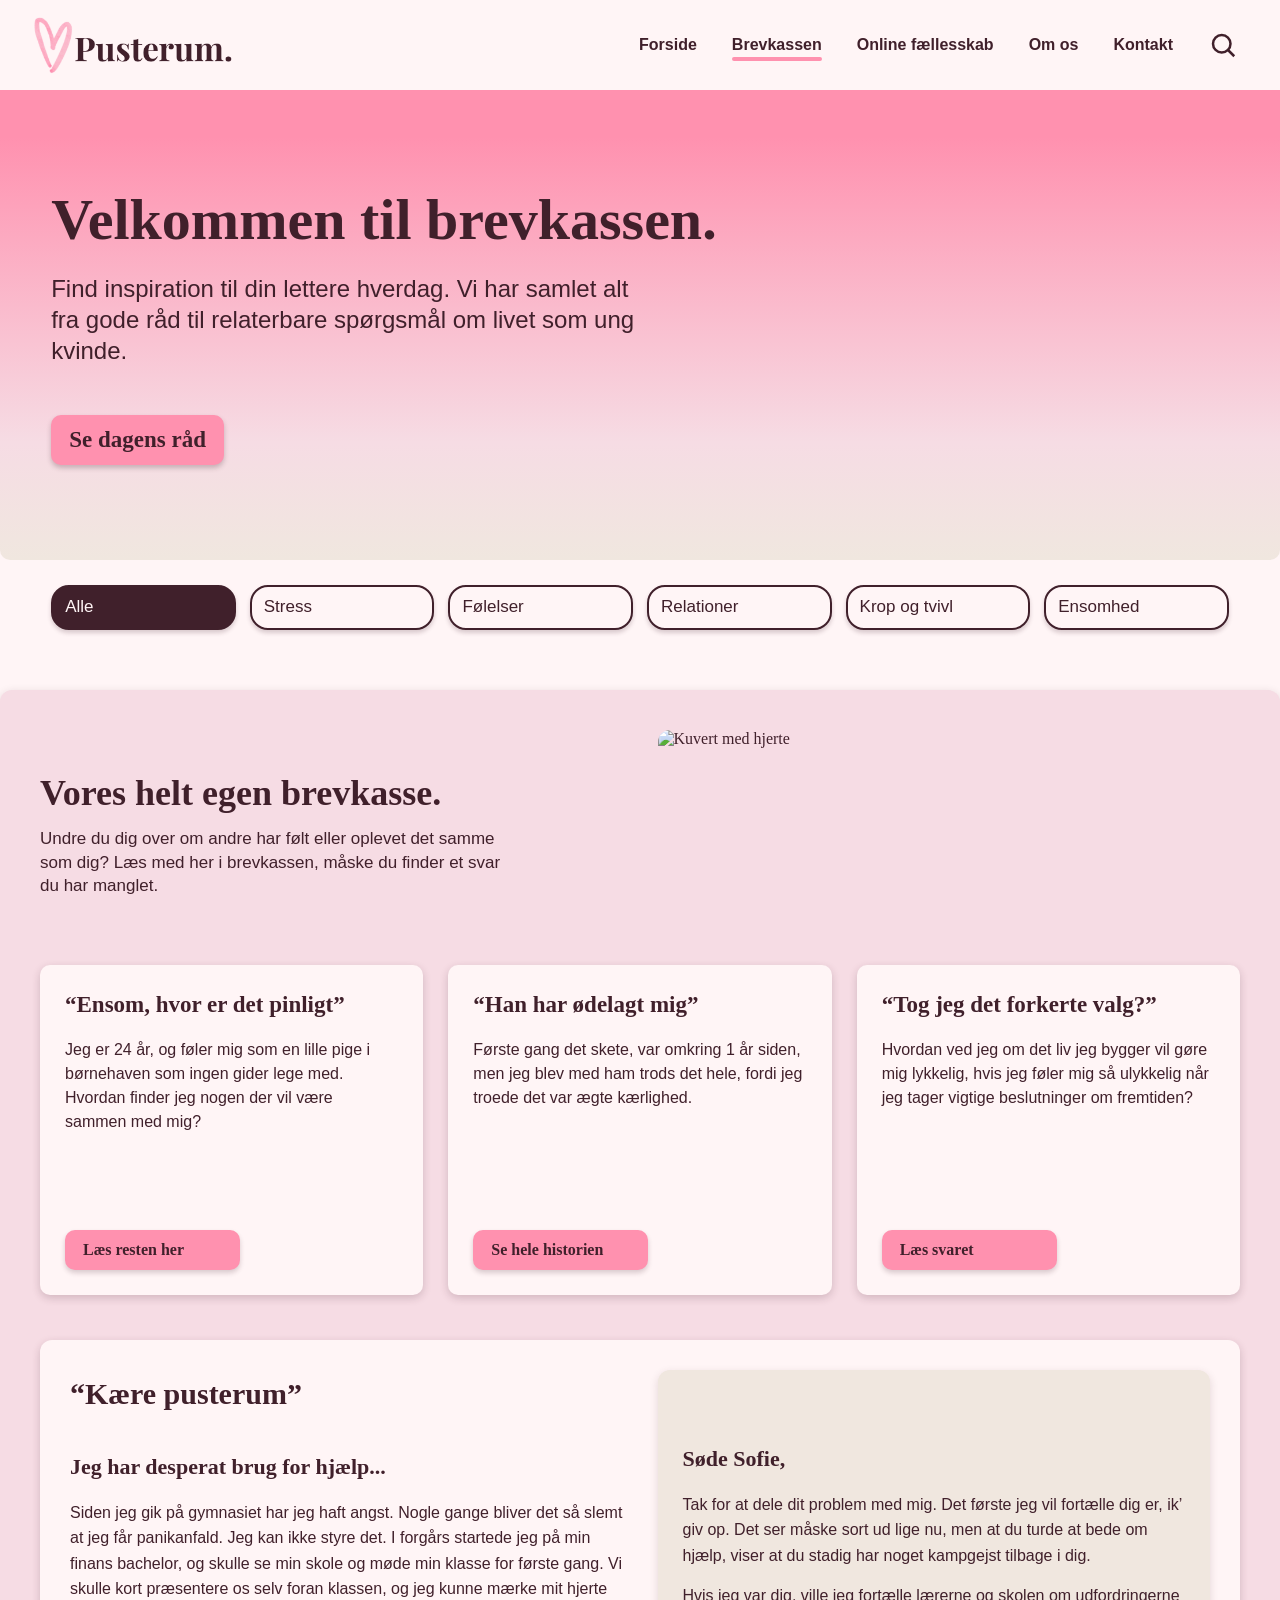
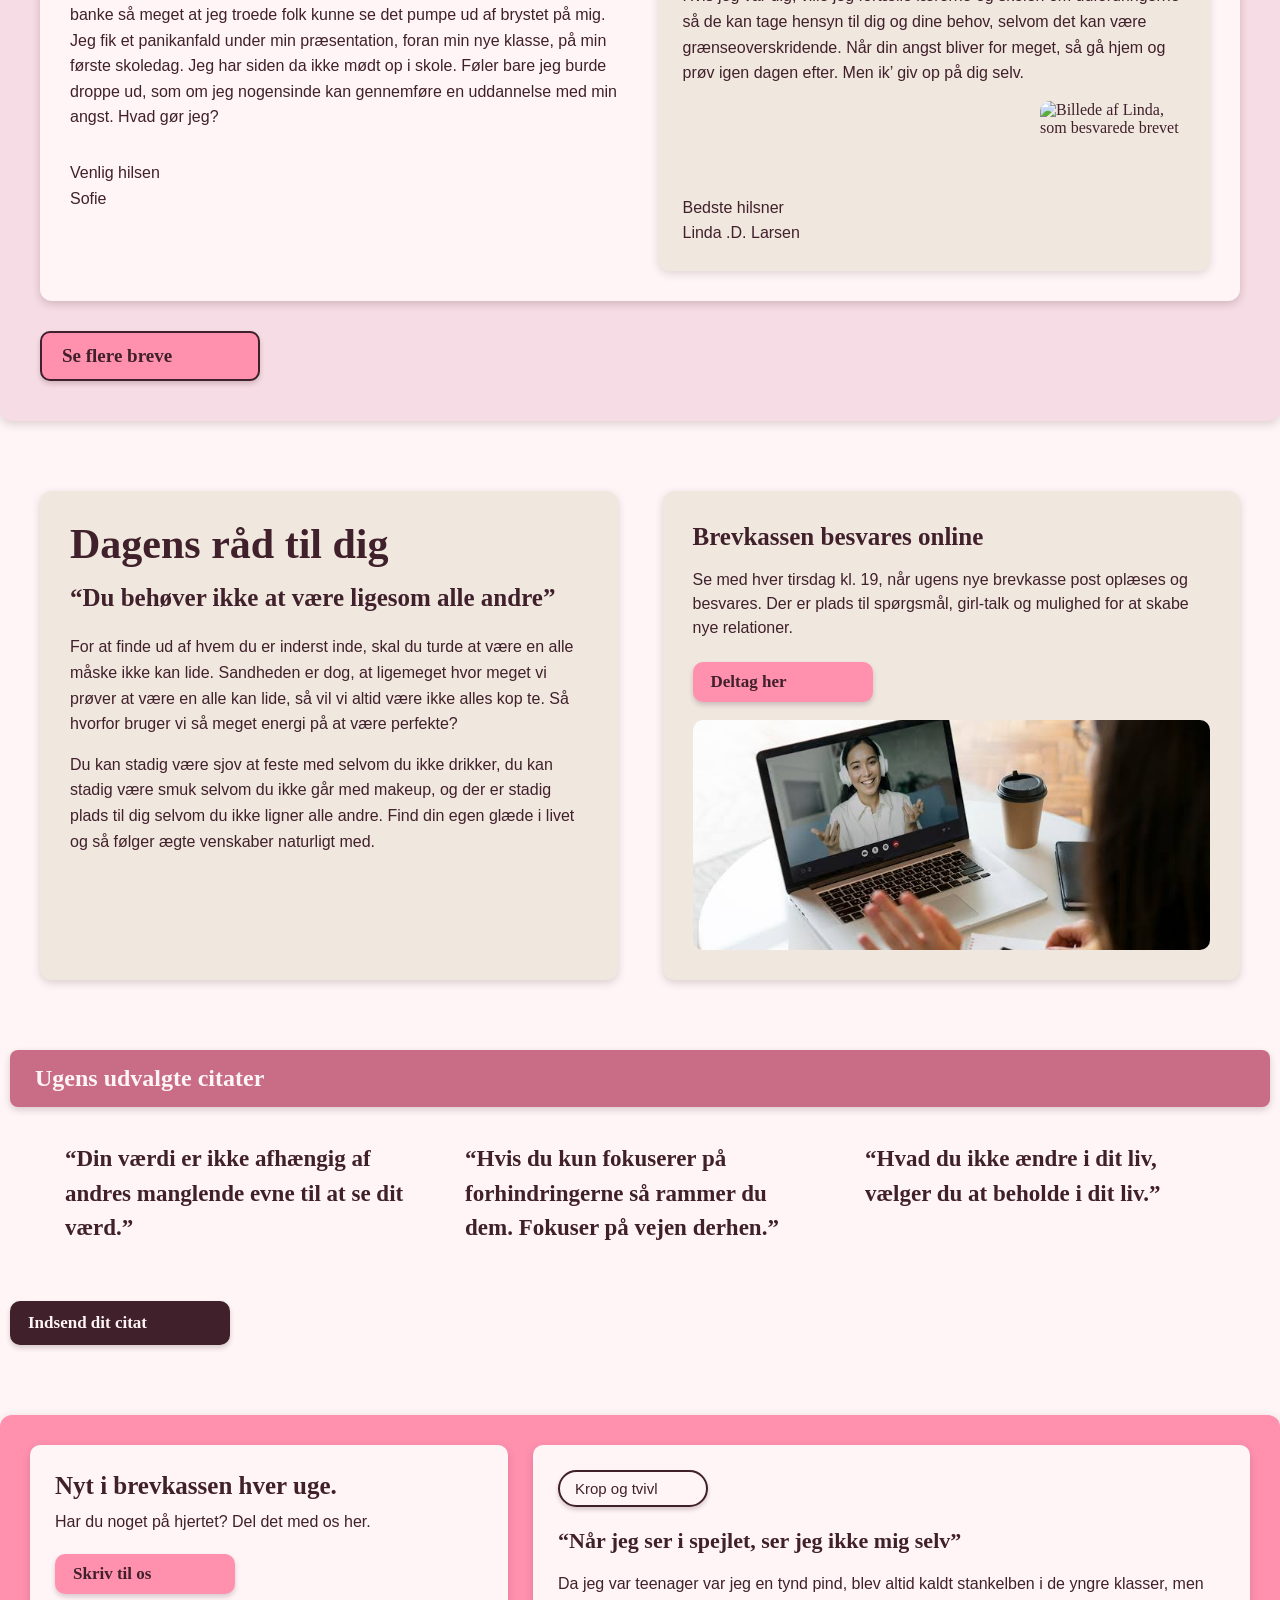
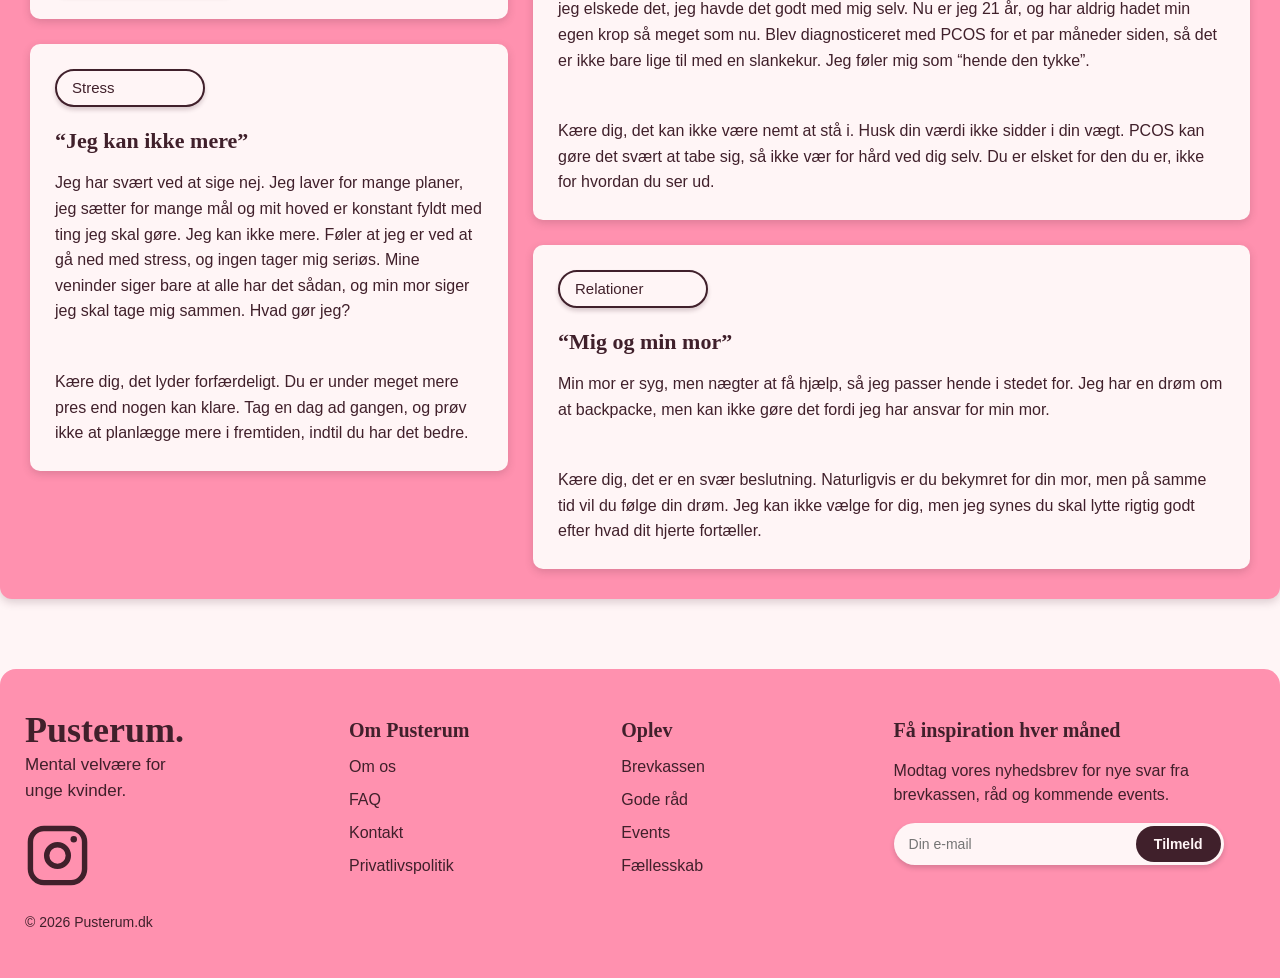
==== commit 91226972: "sidste rettelser" ====
--- a/brevkassen.html
+++ b/brevkassen.html
@@ -91,13 +91,25 @@
         <!-- Emner -->
         <section class="brevkasse-kategorier" aria-label="Emner i brevkassen">
             <div class="kategori-container">
-                <button type="button" class="kategori-knap aktiv">Alle</button>
-                <button type="button" class="kategori-knap">Stress</button>
-                <button type="button" class="kategori-knap">Følelser</button>
-                <button type="button" class="kategori-knap">Relationer</button>
-                <button type="button" class="kategori-knap">Krop og tvivl</button>
-                <button type="button" class="kategori-knap">Ensomhed</button>              
-            </div>
+                <a href="brevkassen.html" class="kategori-knap aktiv" aria-current="page">
+                    Alle
+                </a>
+                <a href="kategorier.html#stress" class="kategori-knap">
+                 Stress
+                </a>
+                <a href="kategorier.html#foelelser" class="kategori-knap">
+                Følelser
+                </a>
+                <a href="kategorier.html#relationer" class="kategori-knap">
+                Relationer
+                </a>
+                <a href="kategorier.html#krop" class="kategori-knap">
+                Krop og tvivl
+                </a>
+                <a href="kategorier.html#ensomhed" class="kategori-knap">
+                Ensomhed
+                </a>
+                </div>
         </section>
     
         <!-- Brevkasse indhold -->
@@ -248,7 +260,7 @@
                     Der er plads til spørgsmål, girl-talk
                     og mulighed for at skabe nye relationer.
                 </p>
-                <a href="kontakt.html" class="online-knap">
+                <a href="#onlinefællesskab" class="online-knap">
                     Deltag her
                 </a>
                 <img
--- a/style.css
+++ b/style.css
@@ -313,7 +313,7 @@
 }
 /* Tastaturfokus */
 .kort a:focus-visible {
-    outline: 3px solid var(--baker-miller-pink);
+    outline: 3px solid var(--mørk);
     outline-offset: 4px;
 }
 /* Tablet */
@@ -643,7 +643,7 @@
 .brevkasse-knap:hover {
     background-color: var(--afdæmpet-rosa);
     color: var(--lys-rosa);
-}
+}   
 
 /* Tastaturfokus */
 .brevkasse-knap:focus-visible {
@@ -668,8 +668,8 @@
 
 /* Kategori-knapper */
 .kategori-knap {
-    min-height: 48px;
-    padding: 8px 12px;
+    min-height: 45px;
+    padding: 10px 12px;
     border: 2px solid var(--mørk);
     border-radius: 18px;
     background-color: var(--lys-rosa);
@@ -679,6 +679,7 @@
     text-align: left;
     cursor: pointer;
     box-shadow: 0 3px 4px rgba(64, 32, 43, 0.2);
+    text-decoration: none;
 }
 
 /* Aktiv kategori */
@@ -689,15 +690,13 @@
 
 /* Hover */
 .kategori-knap:hover {
-    background-color: var(--lys-rosa);
-}
-.kategori-knap.aktiv:hover {
-    background-color: var(--afdæmpet-rosa);
+    background-color: var(--mørk);
+    color: var(--lys-rosa);
 }
 
 /* Tastaturfokus */
 .kategori-knap:focus-visible {
-    outline: 3px solid var(--baker-miller-pink);
+    outline: 3px solid var(--mørk);
     outline-offset: 4px;
 }
 
@@ -1276,7 +1275,7 @@
 
 /* Tastaturfokus */
 .citat-knap:focus-visible {
-    outline: 3px solid var(--baker-miller-pink);
+    outline: 3px solid var(--mørk);
     outline-offset: 4px;
 }
 
@@ -1520,8 +1519,8 @@
     overflow: hidden;
     background: linear-gradient(
         to bottom,
-        var(--baker-miller-pink) 0%,
-        var(--rosa) 50%,
+        var(--baker-miller-pink) 10%,
+        var(--rosa) 75%,
         var(--creme) 100%
     );
     border-radius: 0 0 10px 10px;
@@ -1623,7 +1622,7 @@
     max-width: 1280px;
     margin: 40px auto 80px;
     padding: 40px;
-    background-color: var(--lys-rosa);
+    background-color: var(--rosa);
     border-radius: 12px;
     box-shadow: 0 3px 10px rgba(64, 32, 43, 0.18);
 }
@@ -1697,7 +1696,7 @@
 /* Placeholder */
 .formular-felt input::placeholder,
 .formular-højre textarea::placeholder {
-    color: var(--afdæmpet-rosa);
+    color: var(--mørk);
     opacity: 1;
 }
 
@@ -1734,7 +1733,8 @@
 
 /* Hover */
 .formular-knap:hover {
-    background-color: var(--rosa);
+    background-color: var(--mørk);
+    color: var(--lys-rosa);
 }
 
 /* Beskedfelt */
@@ -1875,7 +1875,7 @@
     max-width: 1280px;
     margin: 40px auto 80px;
     padding: 40px;
-    background-color: var(--lys-rosa);
+    background-color: var(--rosa);
     border-radius: 12px;
     box-shadow: 0 3px 10px rgba(64, 32, 43, 0.18);
 }
@@ -1926,8 +1926,8 @@
     flex-shrink: 0;
     width: 95px;
     height: 95px;
-    object-fit: contain;
-    background-color: var(--lys-rosa);
+    object-fit: cover;
+    object-position: center;
     border-right: 1px solid var(--mørk);
     border-radius: 7px 0 0 7px;
 }
@@ -1975,7 +1975,8 @@
 
 /* Hover */
 .hjælp-knap:hover {
-    background-color: var(--rosa);
+    background-color: var(--mørk);
+    color: var(--lys-rosa);
 }
 
 /* Tastaturfokus */
@@ -2207,4 +2208,31 @@
         white-space: normal;
     }
 }
-
+/* Under udvikling */
+.Tilbage-til-brevkassen {
+    min-height: 48px;
+    padding: 8px 12px;
+    border: 2px solid var(--mørk);
+    border-radius: 18px;
+    background-color: var(--creme);
+    color: var(--mørk);
+    font-family: "Inter", Arial, sans-serif;
+    font-size: 17px;
+    text-align: left;
+    cursor: pointer;
+    box-shadow: 0 3px 4px rgba(64, 32, 43, 0.2);
+    margin-bottom: 20px;
+}
+.brevkasse-under-udvikling-indhold {
+    margin-left: 20px;
+}
+/* Hover */
+.Tilbage-til-brevkassen:hover {
+    background-color: var(--baker-miller-pink);
+}
+
+/* Tastaturfokus */
+.Tilbage-til-brevkassen:focus-visible {
+    outline: 3px solid var(--mørk);
+    outline-offset: 4px;
+}
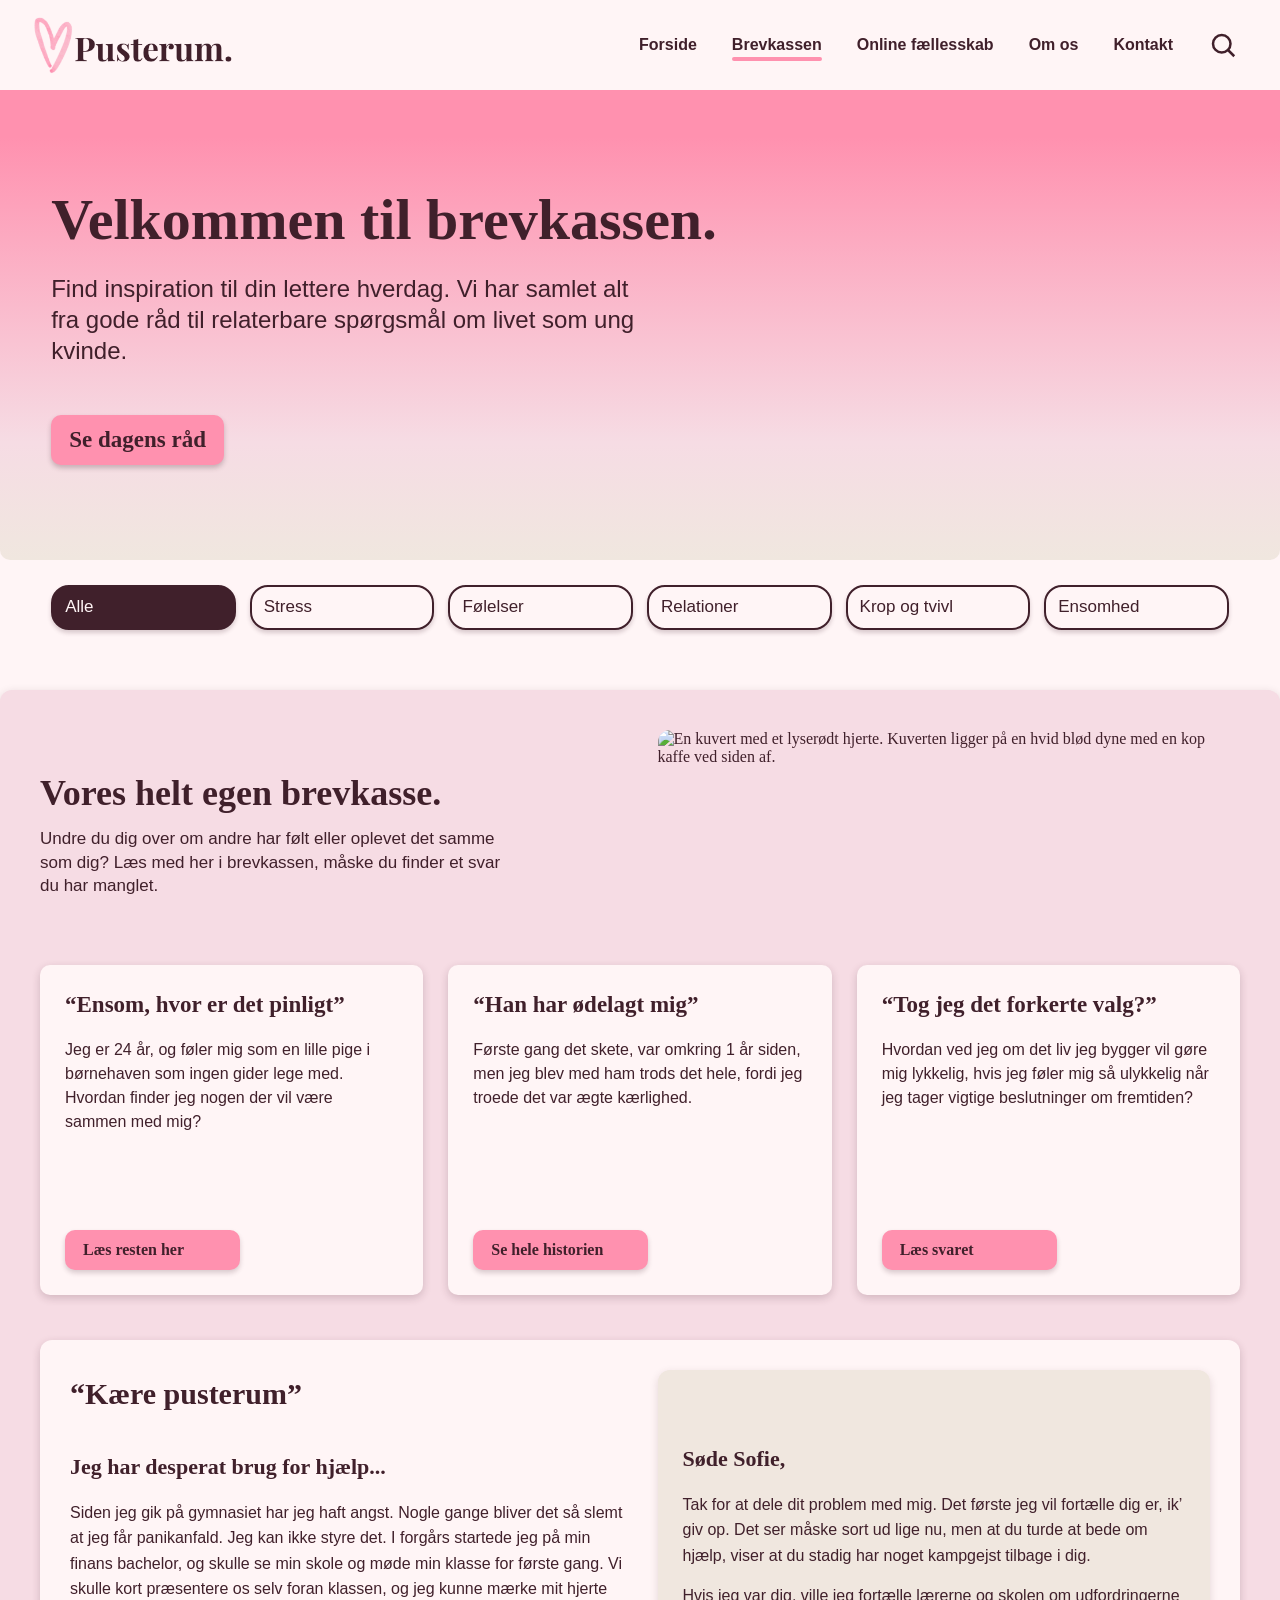
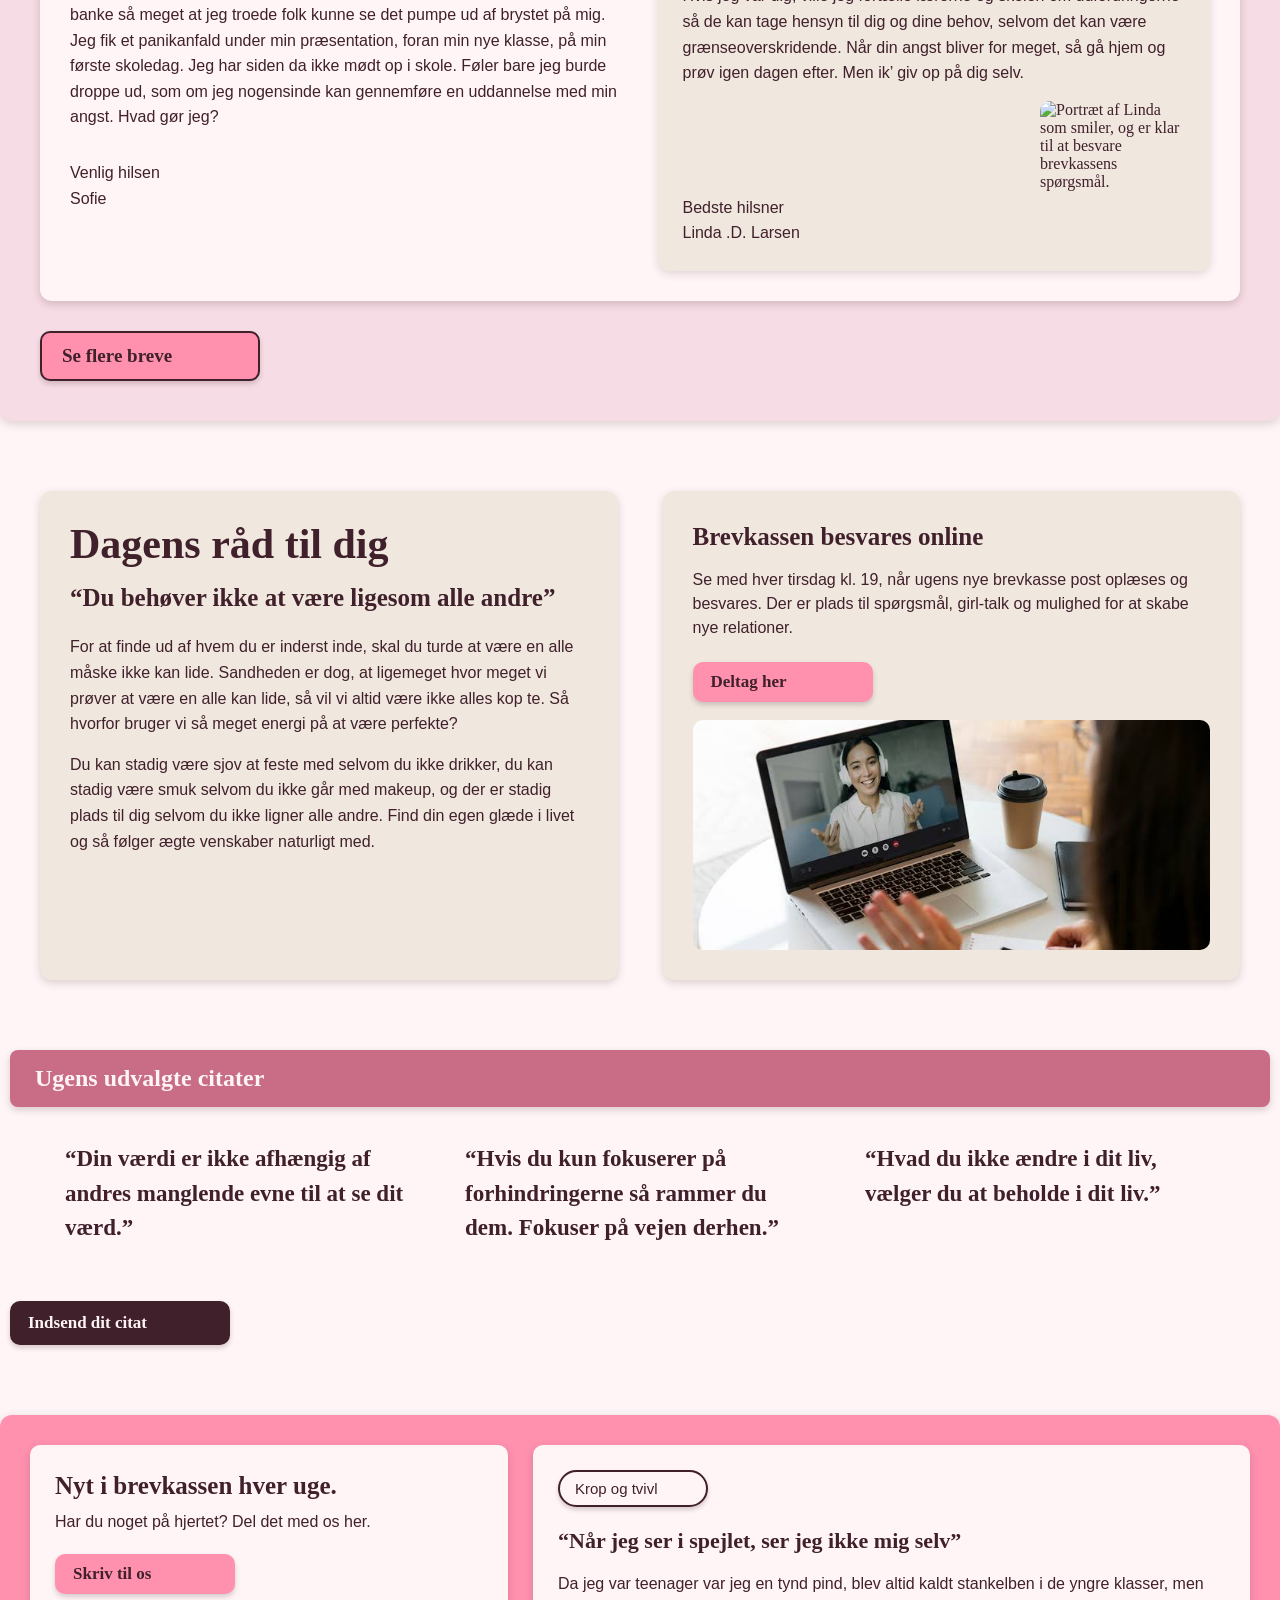
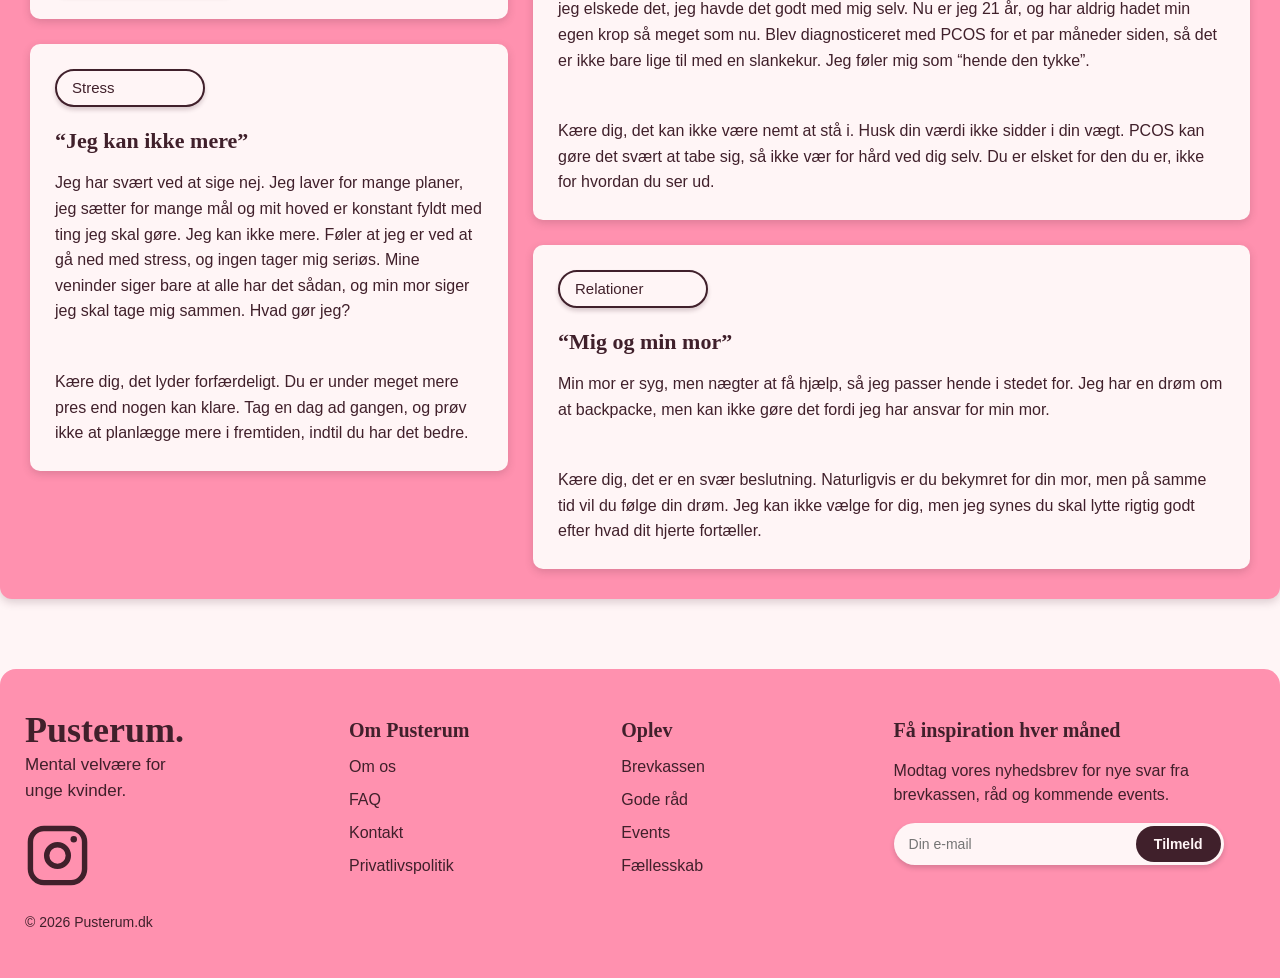
==== commit acfa84c2: "Pusterum slut" ====
--- a/brevkassen.html
+++ b/brevkassen.html
@@ -22,7 +22,7 @@
     <header>
         <!-- Logo -->
          <a href="index.html" class="logo">
-            <img src="/Billeder/Pusterumlogo.jpg" alt="Logo">
+            <img src="Billeder/Pusterumlogo.jpg" alt="Pusterum logo.">
         </a>
         <!-- Navigation -->
         <nav class="navigation" aria-label="Hovednavigation">
@@ -127,7 +127,7 @@
                         har manglet.
                     </p>
                 </div>
-                <img src="/Billeder/brevkassen.jpg" alt="Kuvert med hjerte">
+                <img src="Billeder/brevkassen.jpg" alt="En kuvert med et lyserødt hjerte. Kuverten ligger på en hvid blød dyne med en kop kaffe ved siden af.">
             </div>
             <!-- 3 breve -->
             <article class="breve-container">
@@ -218,7 +218,7 @@
                         <p>Bedste hilsner<br>Linda .D. Larsen</p>
                         <img
                             src="Billeder/linda.jpg"
-                            alt="Billede af Linda, som besvarede brevet"
+                            alt="Portræt af Linda som smiler, og er klar til at besvare brevkassens spørgsmål."
                                 >
                     </div>
                 </div>
@@ -264,8 +264,8 @@
                     Deltag her
                 </a>
                 <img
-                    src="/Billeder/Onlinemøde.jpg"
-                    alt="To kvinder taler sammen over et videoopkald"
+                    src="Billeder/Onlinemøde.jpg"
+                    alt="En kvinde der har en samtale over et videoopkald, med en anden kvinde, på sin bærbar computer."
                 >
             </article>
         </section>
--- a/style.css
+++ b/style.css
@@ -170,9 +170,9 @@
     align-items: center;
     min-height: 500px;
     padding: 35px 150px 35px;
-    background-image: url("/Billeder/Forside\ pige\ i\ pink.jpg");
-    background-size: cover;
-    background-position: 65% 65%;
+    background-image: url("Billeder/Forside pige i pink.jpg");
+    background-size: 110% auto;
+    background-position: left 62%;
     background-repeat: no-repeat;
     border-radius: 0 0 10px 10px;
 }
@@ -641,7 +641,7 @@
 
 /* Hover */
 .brevkasse-knap:hover {
-    background-color: var(--afdæmpet-rosa);
+    background-color: var(--mørk);
     color: var(--lys-rosa);
 }   
 
@@ -2210,8 +2210,9 @@
 }
 /* Under udvikling */
 .Tilbage-til-brevkassen {
+    display: inline-block;
     min-height: 48px;
-    padding: 8px 12px;
+    padding: 12px 12px;
     border: 2px solid var(--mørk);
     border-radius: 18px;
     background-color: var(--creme);
@@ -2222,10 +2223,20 @@
     cursor: pointer;
     box-shadow: 0 3px 4px rgba(64, 32, 43, 0.2);
     margin-bottom: 20px;
+    text-decoration: none;
+    font-weight: 400;
+}
+.Tilbage-til-brevkassen:visited {
+    color: var(--mørk);
 }
 .brevkasse-under-udvikling-indhold {
     margin-left: 20px;
-}
+    color: var(--mørk);
+    font-family: "Playfair Display", Georgia, serif;
+    font-size: 24px;
+    font-weight: bold;
+}
+
 /* Hover */
 .Tilbage-til-brevkassen:hover {
     background-color: var(--baker-miller-pink);
@@ -2236,3 +2247,69 @@
     outline: 3px solid var(--mørk);
     outline-offset: 4px;
 }
+
+/* Tilføjet til zoom indstilling for burgermenu og søgefelt */ 
+@media (max-width: 1100px) {
+    header {
+        display: flex;
+        align-items: center;
+        flex-wrap: nowrap;
+        gap: 12px;
+    }
+    header .logo {
+        flex: 0 1 auto;
+        min-width: 0;
+        margin-right: auto;
+    }
+    header .logo img {
+        display: block;
+        max-width: 100%;
+        height: auto;
+    }
+    .søgefelt {
+        order: 2;
+        flex: 0 0 auto;
+        margin: 0;
+    }
+    .burger-menu {
+        order: 3;
+        flex: 0 0 auto;
+        margin: 0;
+    }
+    .burger-menu summary {
+        display: flex;
+        align-items: center;
+        justify-content: center;
+        width: 50px;
+        height: 50px;
+        border-radius: 50%;
+        cursor: pointer;
+        list-style: none;
+    }
+    .burger-menu summary::-webkit-details-marker {
+        display: none;
+    }
+    .burger-menu summary:hover,
+    .burger-menu[open] summary {
+        background-color: var(--baker-miller-pink);
+    }
+    .burger-menu summary:focus-visible {
+        outline: 3px solid var(--mørk);
+        outline-offset: 4px;
+    }
+}
+@media (max-width: 400px) {
+    header {
+        gap: 8px;
+    }
+    header .logo {
+        max-width: calc(100% - 116px);
+    }
+    .søgefelt,
+    .burger-menu {
+        flex-shrink: 0;
+    }
+}
+    header:has(.burger-menu[open]) .søgefelt {
+    display: none;
+    }
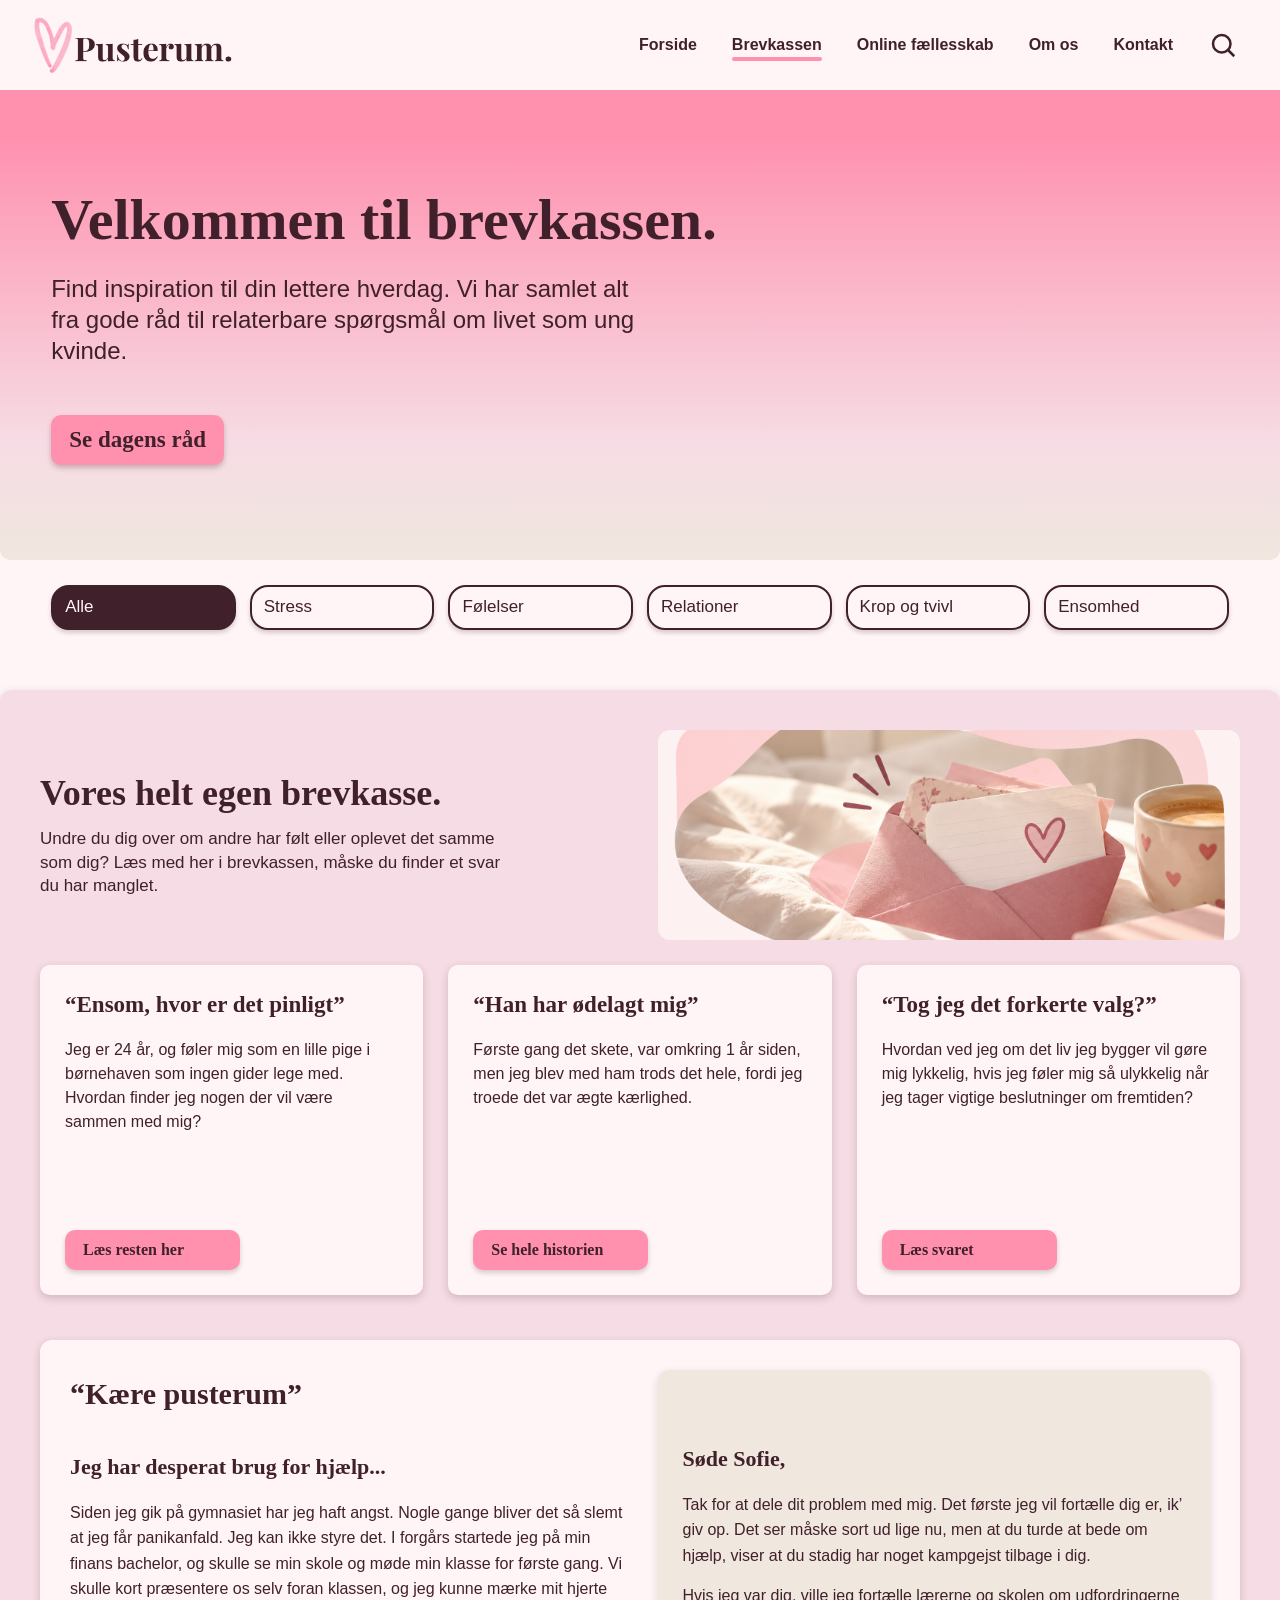
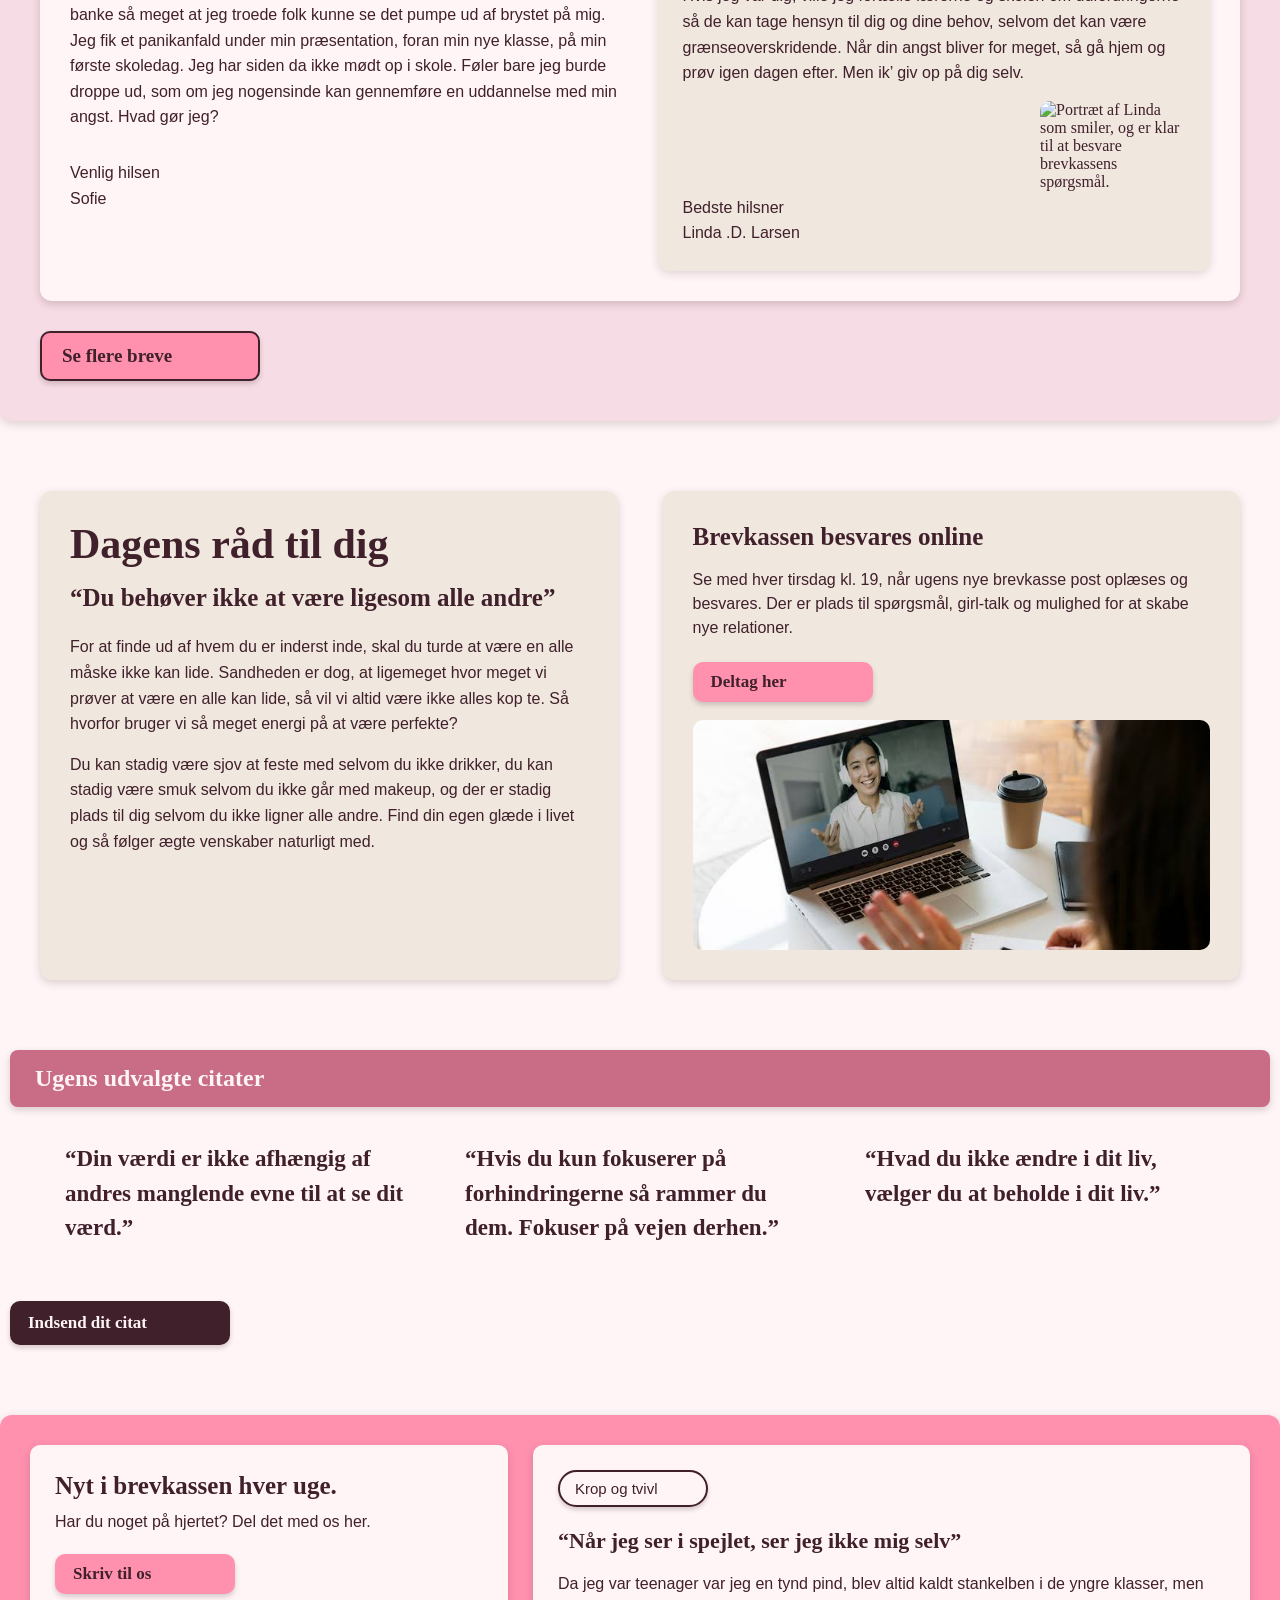
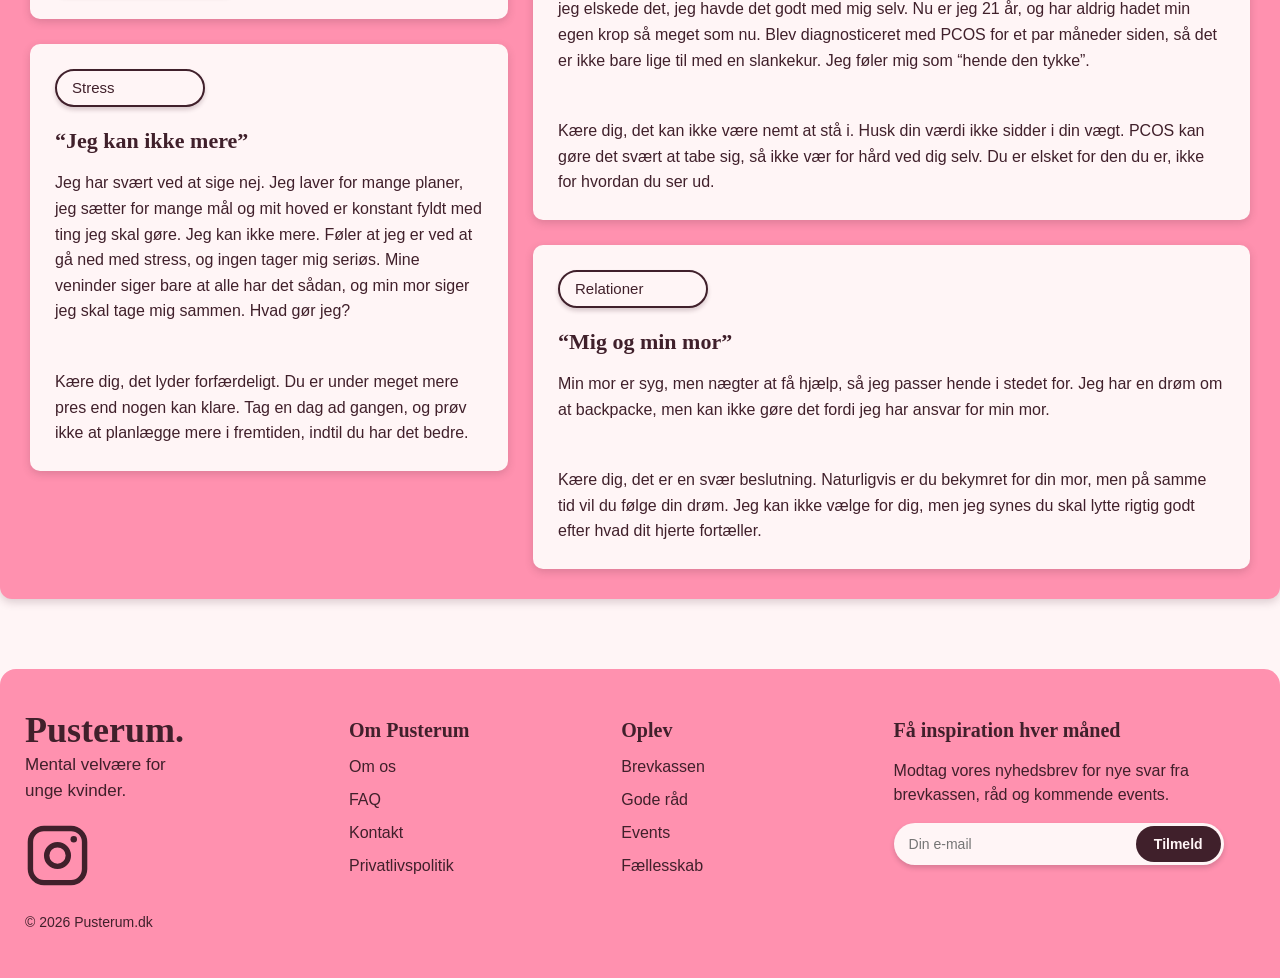
==== commit 369823ed: "brevkassen skulle lige rettes" ====
--- a/brevkassen.html
+++ b/brevkassen.html
@@ -127,7 +127,7 @@
                         har manglet.
                     </p>
                 </div>
-                <img src="Billeder/brevkassen.jpg" alt="En kuvert med et lyserødt hjerte. Kuverten ligger på en hvid blød dyne med en kop kaffe ved siden af.">
+                <img src="Billeder/Brevkassen.jpg" alt="En kuvert med et lyserødt hjerte. Kuverten ligger på en hvid blød dyne med en kop kaffe ved siden af.">
             </div>
             <!-- 3 breve -->
             <article class="breve-container">
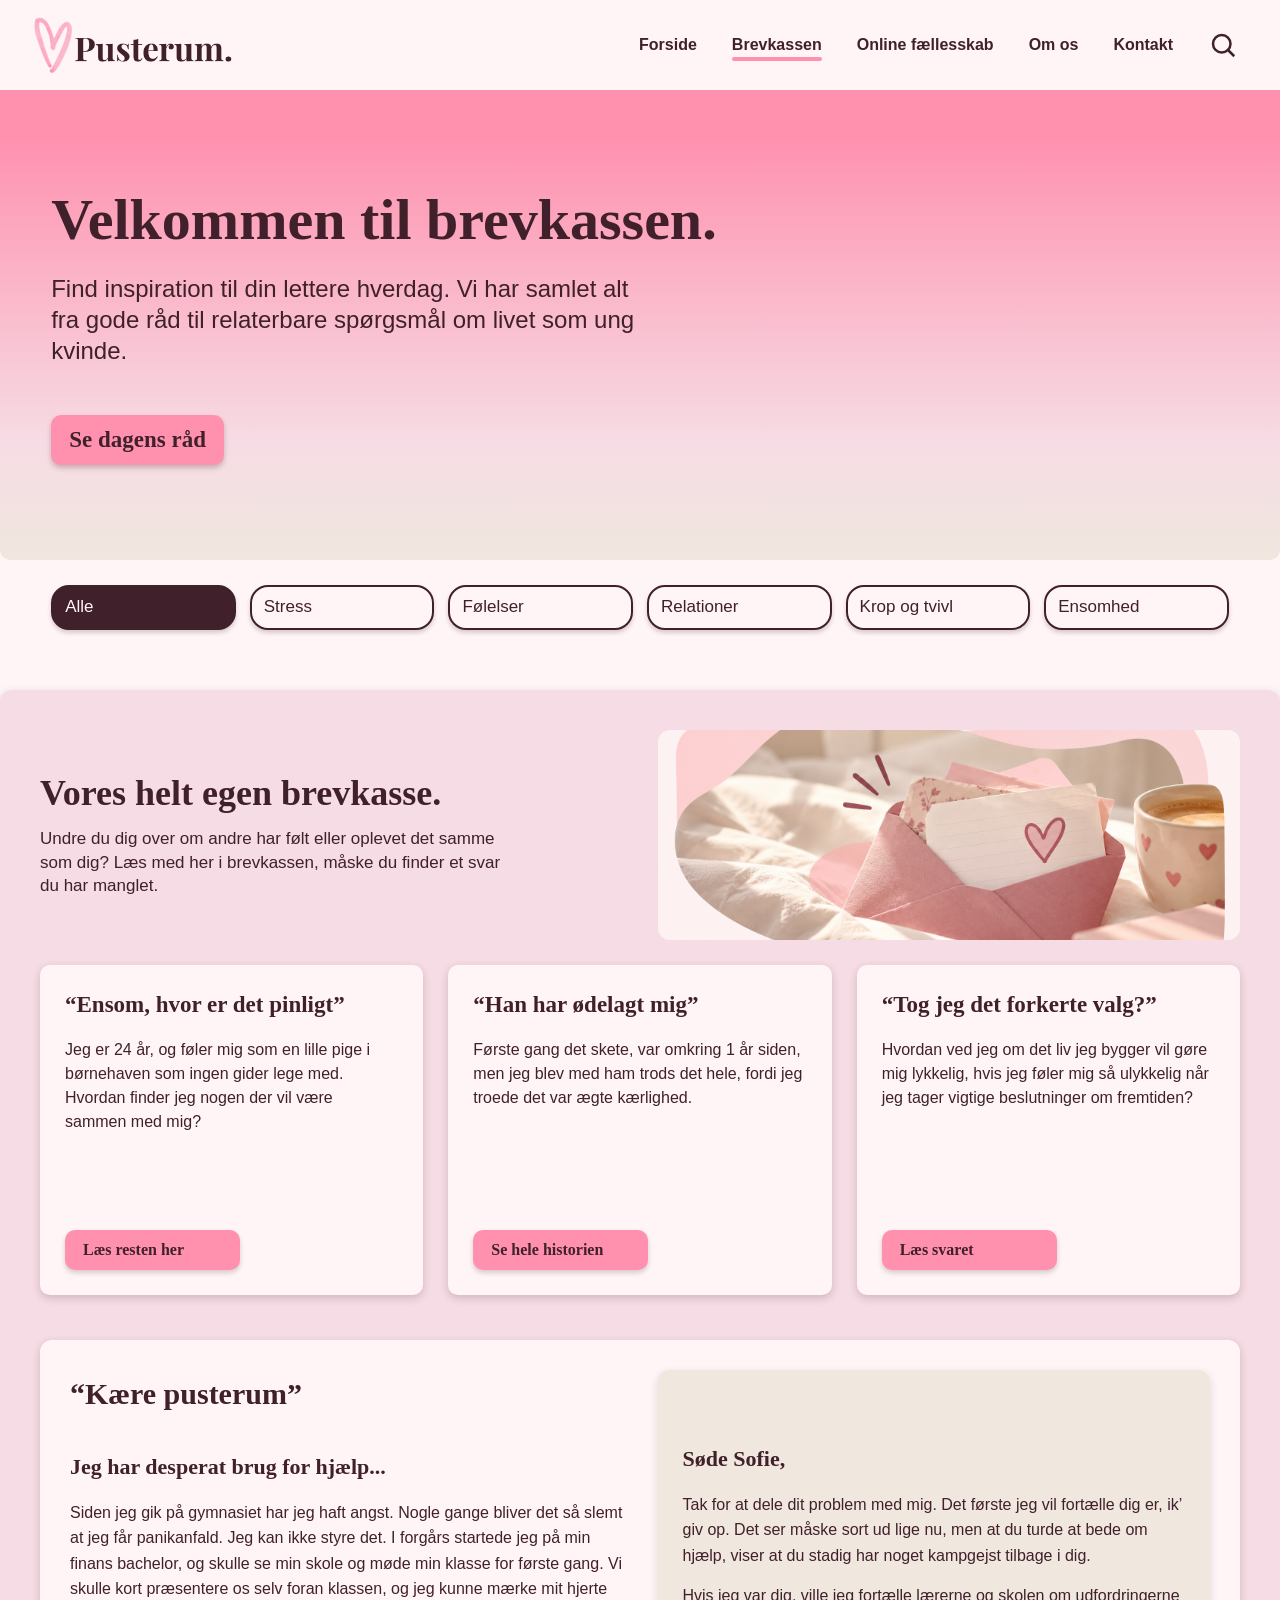
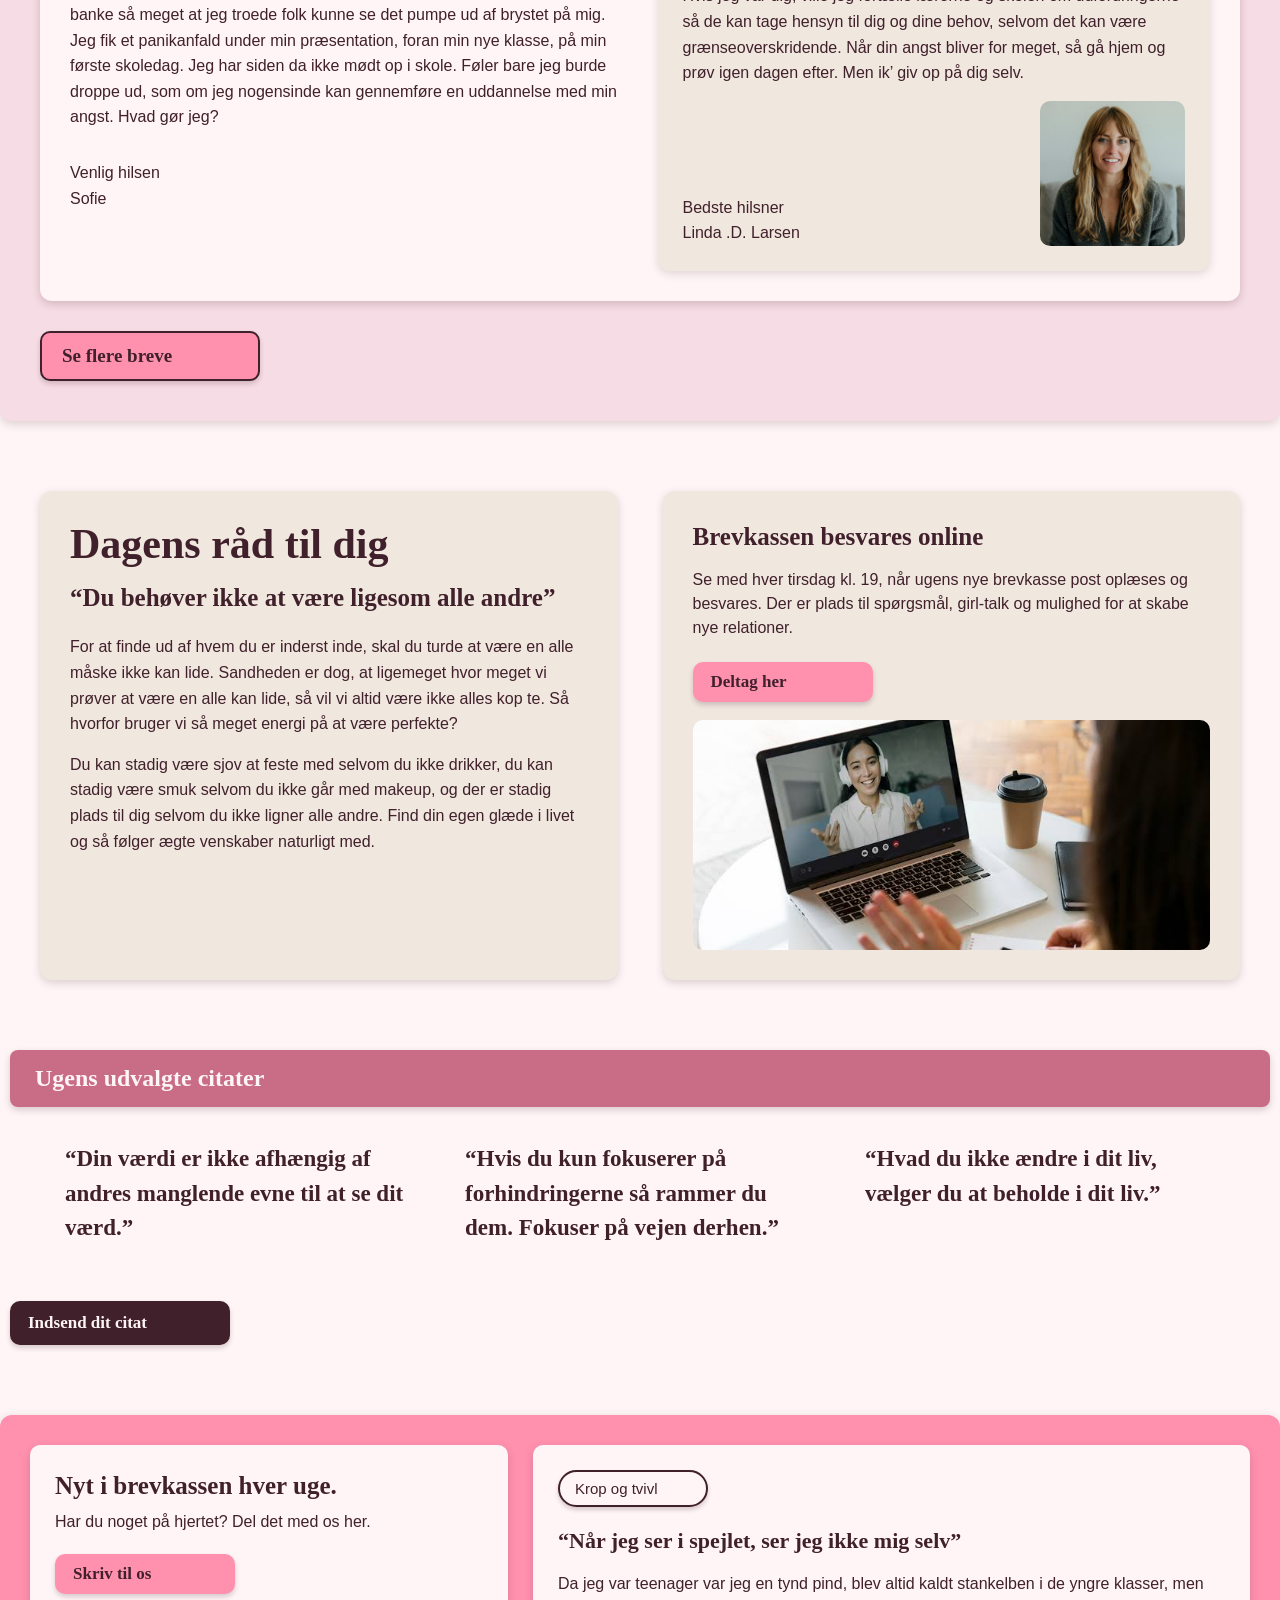
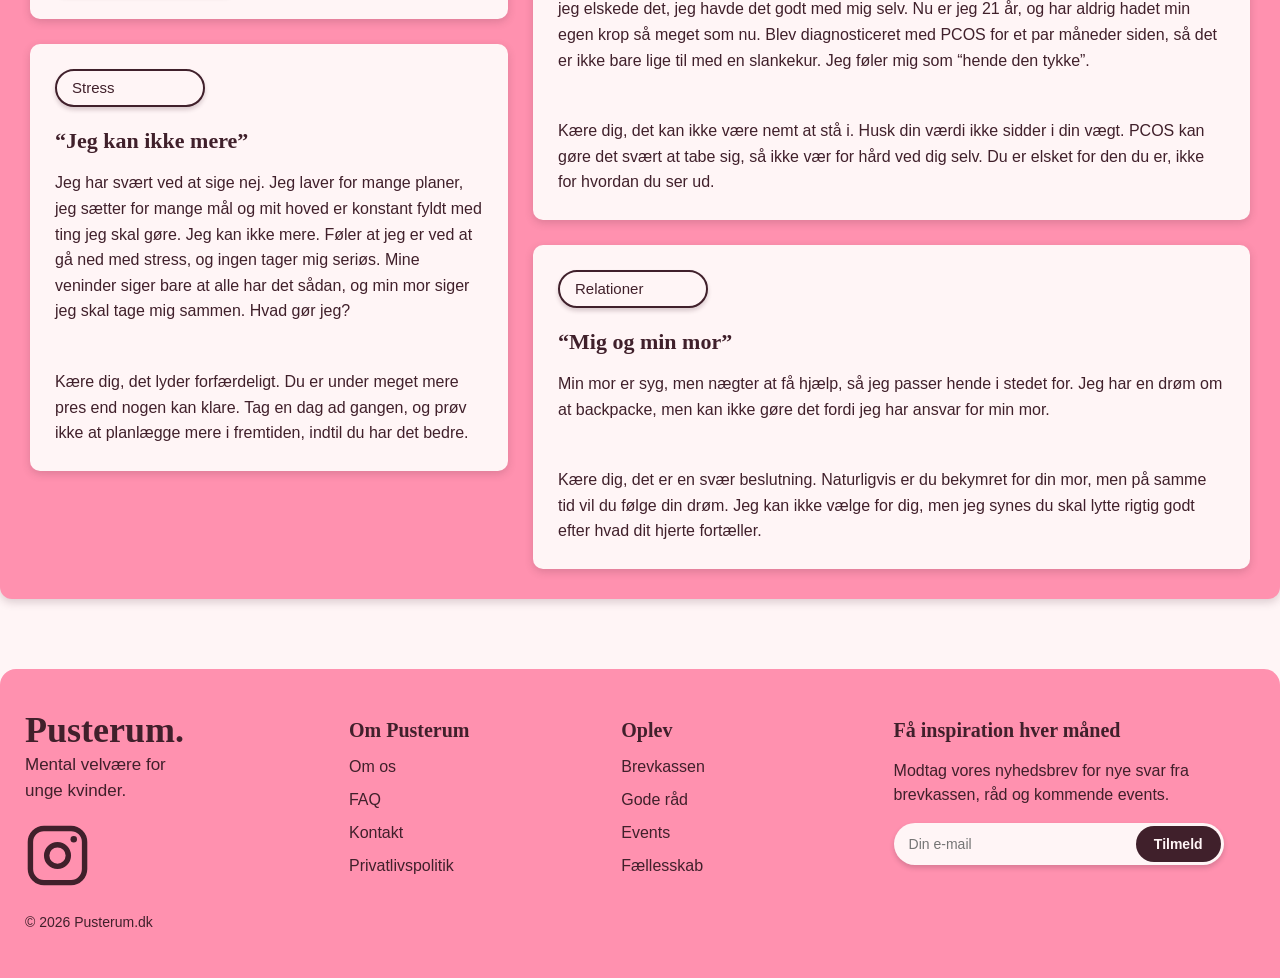
==== commit 2fe11e7c: "Linda skulle skrives med stort" ====
--- a/brevkassen.html
+++ b/brevkassen.html
@@ -217,7 +217,7 @@
                     <div class="brev-afsender">
                         <p>Bedste hilsner<br>Linda .D. Larsen</p>
                         <img
-                            src="Billeder/linda.jpg"
+                            src="Billeder/Linda.jpg"
                             alt="Portræt af Linda som smiler, og er klar til at besvare brevkassens spørgsmål."
                                 >
                     </div>
